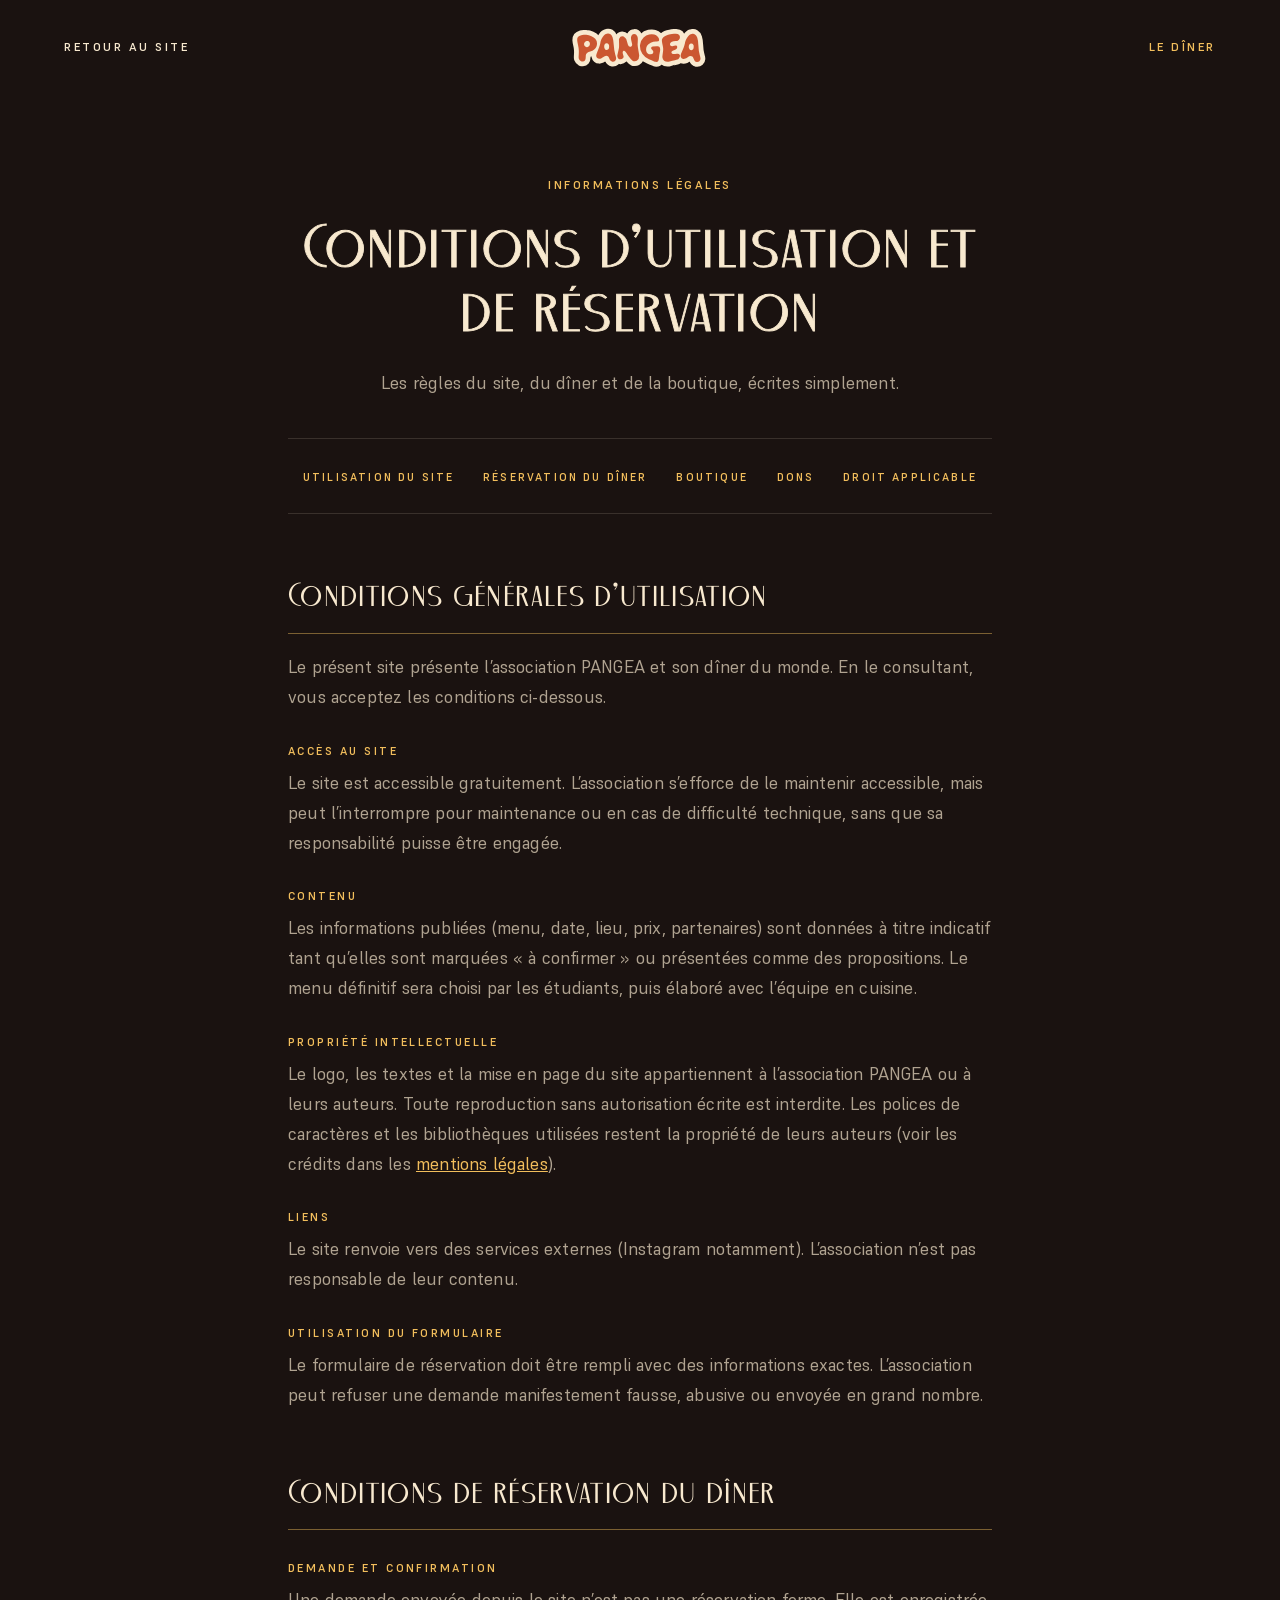
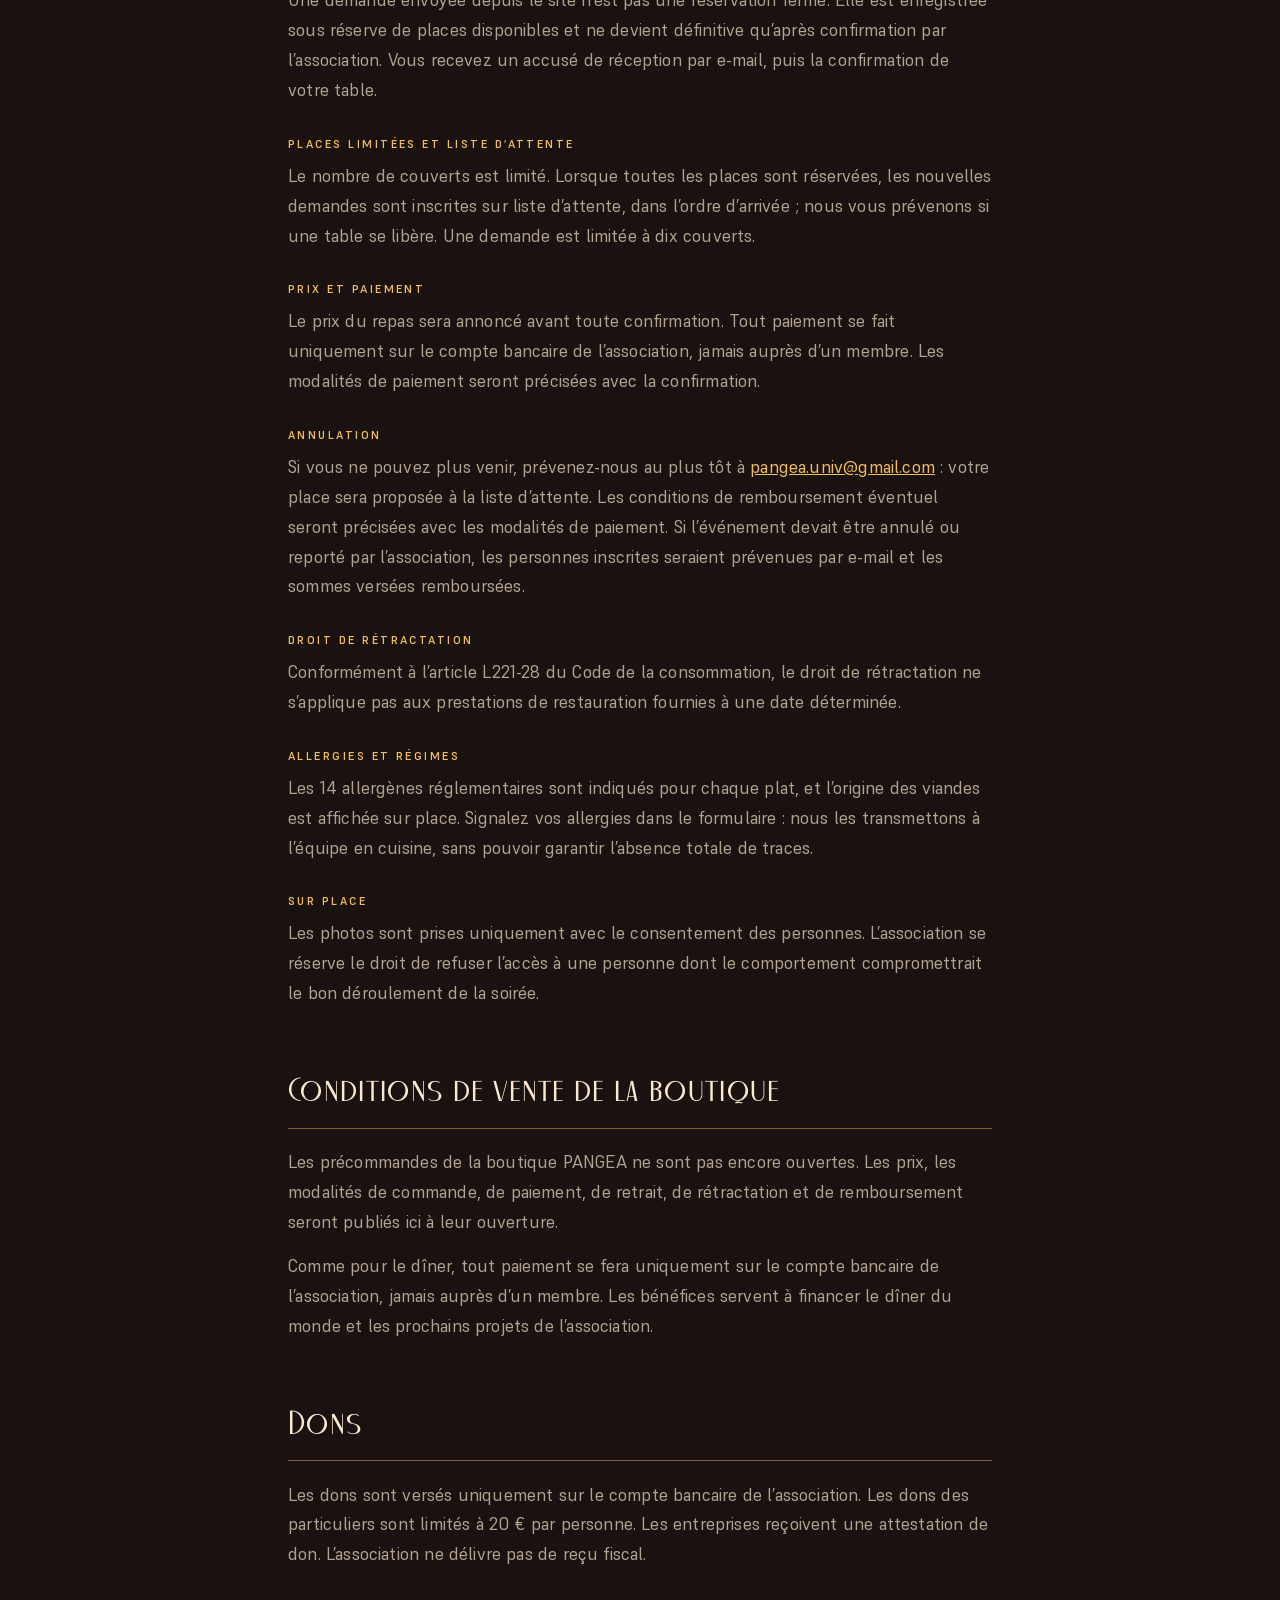
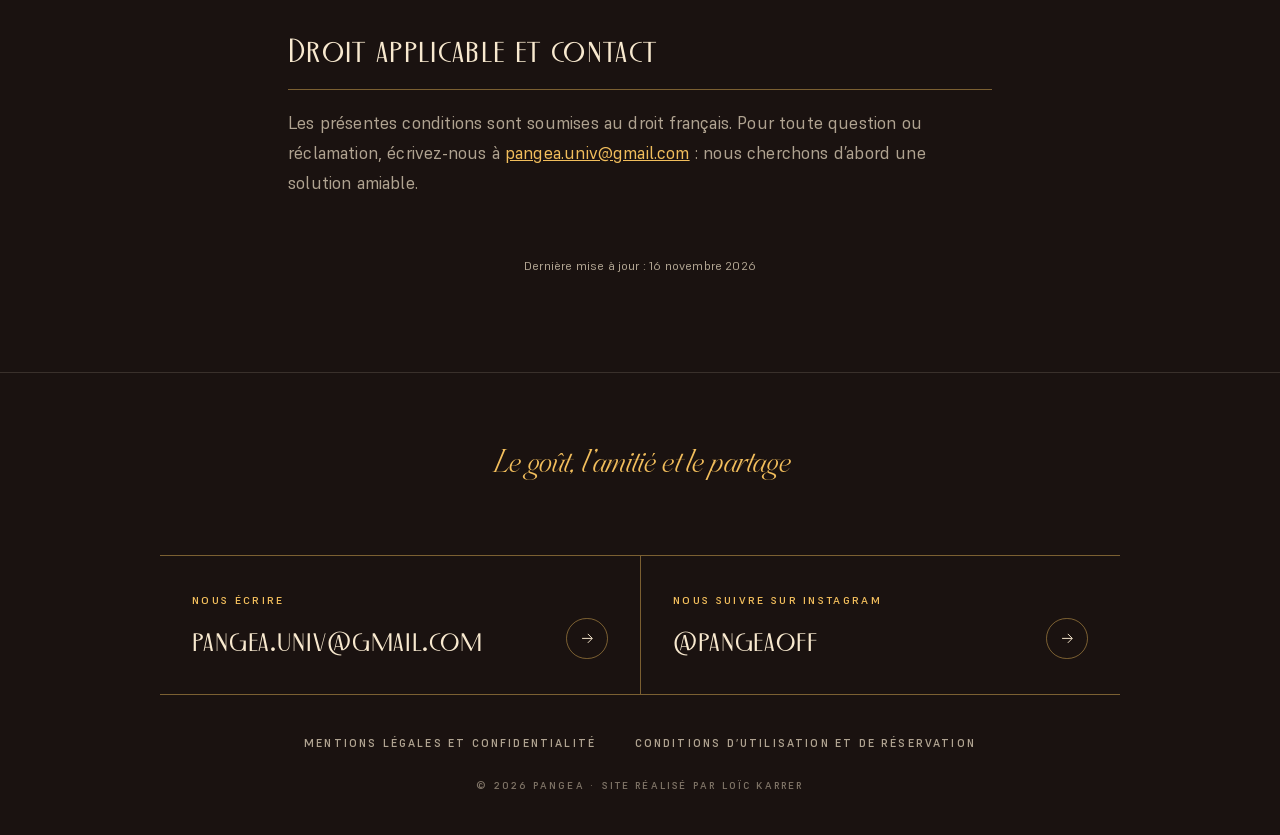
==== conditions.html @ 75b92416 "Site premium PANGEA : dîner du monde Maquette premium du site de l'association : ouverture, manifest" ====
<!doctype html>
<html lang="fr">
<head>
<meta charset="utf-8">
<meta name="viewport" content="width=device-width, initial-scale=1">
<title>Conditions d’utilisation et de réservation · PANGEA</title>
<meta name="robots" content="noindex">
<link rel="icon" href="assets/img/logo/pangea-favicon.svg" type="image/svg+xml">
<link rel="apple-touch-icon" href="assets/img/logo/apple-touch-icon.png">
<link rel="stylesheet" href="assets/css/premium.css">
</head>
<body class="page-legale">

<a class="evitement" href="#contenu">Aller au contenu</a>

<header class="entete entete--simple">
  <a class="entete-retour" href="index.html">Retour au site</a>
  <a class="entete-logo" href="index.html" aria-label="PANGEA, accueil"><img src="assets/img/logo/pangea-logo.svg" alt="" width="554" height="174"></a>
  <a class="entete-retour entete-lien-or" href="index.html#infos">Le dîner</a>
</header>

<main id="contenu" class="legal">
  <p class="surtitre petites-capitales">Informations légales</p>
  <h1 class="titre-section">Conditions d’utilisation et de réservation</h1>
  <p class="legal-chapo">Les règles du site, du dîner et de la boutique, écrites simplement.</p>
  <nav class="legal-sommaire" aria-label="Sommaire"><ol><li><a href="#cgu">Utilisation du site</a></li><li><a href="#reservation">Réservation du dîner</a></li><li><a href="#vente">Boutique</a></li><li><a href="#dons">Dons</a></li><li><a href="#droit">Droit applicable</a></li></ol></nav>
  <section class="legal-bloc" id="cgu" aria-labelledby="t-cgu">
    <h2 id="t-cgu">Conditions générales d’utilisation</h2>
    <p>Le présent site présente l’association PANGEA et son dîner du monde. En le consultant, vous acceptez les conditions ci-dessous.</p>
    <h3>Accès au site</h3>
    <p>Le site est accessible gratuitement. L’association s’efforce de le maintenir accessible, mais peut l’interrompre pour maintenance ou en cas de difficulté technique, sans que sa responsabilité puisse être engagée.</p>
    <h3>Contenu</h3>
    <p>Les informations publiées (menu, date, lieu, prix, partenaires) sont données à titre indicatif tant qu’elles sont marquées «&nbsp;à confirmer&nbsp;» ou présentées comme des propositions. Le menu définitif sera choisi par les étudiants, puis élaboré avec l’équipe en cuisine.</p>
    <h3>Propriété intellectuelle</h3>
    <p>Le logo, les textes et la mise en page du site appartiennent à l’association PANGEA ou à leurs auteurs. Toute reproduction sans autorisation écrite est interdite. Les polices de caractères et les bibliothèques utilisées restent la propriété de leurs auteurs (voir les crédits dans les <a href="mentions-legales.html#credits">mentions légales</a>).</p>
    <h3>Liens</h3>
    <p>Le site renvoie vers des services externes (Instagram notamment). L’association n’est pas responsable de leur contenu.</p>
    <h3>Utilisation du formulaire</h3>
    <p>Le formulaire de réservation doit être rempli avec des informations exactes. L’association peut refuser une demande manifestement fausse, abusive ou envoyée en grand nombre.</p>
  </section>
  <section class="legal-bloc" id="reservation" aria-labelledby="t-reservation">
    <h2 id="t-reservation">Conditions de réservation du dîner</h2>
    <h3>Demande et confirmation</h3>
    <p>Une demande envoyée depuis le site n’est pas une réservation ferme. Elle est enregistrée sous réserve de places disponibles et ne devient définitive qu’après confirmation par l’association. Vous recevez un accusé de réception par e-mail, puis la confirmation de votre table.</p>
    <h3>Places limitées et liste d’attente</h3>
    <p>Le nombre de couverts est limité. Lorsque toutes les places sont réservées, les nouvelles demandes sont inscrites sur liste d’attente, dans l’ordre d’arrivée&nbsp;; nous vous prévenons si une table se libère. Une demande est limitée à dix couverts.</p>
    <h3>Prix et paiement</h3>
    <p>Le prix du repas sera annoncé avant toute confirmation. Tout paiement se fait uniquement sur le compte bancaire de l’association, jamais auprès d’un membre. Les modalités de paiement seront précisées avec la confirmation.</p>
    <h3>Annulation</h3>
    <p>Si vous ne pouvez plus venir, prévenez-nous au plus tôt à <a href="mailto:pangea.univ@gmail.com">pangea.univ@gmail.com</a>&nbsp;: votre place sera proposée à la liste d’attente. Les conditions de remboursement éventuel seront précisées avec les modalités de paiement. Si l’événement devait être annulé ou reporté par l’association, les personnes inscrites seraient prévenues par e-mail et les sommes versées remboursées.</p>
    <h3>Droit de rétractation</h3>
    <p>Conformément à l’article L221-28 du Code de la consommation, le droit de rétractation ne s’applique pas aux prestations de restauration fournies à une date déterminée.</p>
    <h3>Allergies et régimes</h3>
    <p>Les 14 allergènes réglementaires sont indiqués pour chaque plat, et l’origine des viandes est affichée sur place. Signalez vos allergies dans le formulaire&nbsp;: nous les transmettons à l’équipe en cuisine, sans pouvoir garantir l’absence totale de traces.</p>
    <h3>Sur place</h3>
    <p>Les photos sont prises uniquement avec le consentement des personnes. L’association se réserve le droit de refuser l’accès à une personne dont le comportement compromettrait le bon déroulement de la soirée.</p>
  </section>
  <section class="legal-bloc" id="vente" aria-labelledby="t-vente">
    <h2 id="t-vente">Conditions de vente de la boutique</h2>
    <p>Les précommandes de la boutique PANGEA ne sont pas encore ouvertes. Les prix, les modalités de commande, de paiement, de retrait, de rétractation et de remboursement seront publiés ici à leur ouverture.</p>
    <p>Comme pour le dîner, tout paiement se fera uniquement sur le compte bancaire de l’association, jamais auprès d’un membre. Les bénéfices servent à financer le dîner du monde et les prochains projets de l’association.</p>
  </section>
  <section class="legal-bloc" id="dons" aria-labelledby="t-dons">
    <h2 id="t-dons">Dons</h2>
    <p>Les dons sont versés uniquement sur le compte bancaire de l’association. Les dons des particuliers sont limités à 20&nbsp;€ par personne. Les entreprises reçoivent une attestation de don. L’association ne délivre pas de reçu fiscal.</p>
  </section>
  <section class="legal-bloc" id="droit" aria-labelledby="t-droit">
    <h2 id="t-droit">Droit applicable et contact</h2>
    <p>Les présentes conditions sont soumises au droit français. Pour toute question ou réclamation, écrivez-nous à <a href="mailto:pangea.univ@gmail.com">pangea.univ@gmail.com</a>&nbsp;: nous cherchons d’abord une solution amiable.</p>
  </section>
  <p class="legal-maj">Dernière mise à jour : 16 novembre 2026</p>
</main>

<footer class="pied pied--simple">
  <p class="pied-devise">Le goût, l’amitié et le partage</p>
  <div class="pied-contact">
    <a class="contact" href="mailto:pangea.univ@gmail.com">
      <span class="contact-libelle">Nous écrire</span>
      <span class="contact-valeur">pangea.univ@gmail.com</span>
      <span class="contact-fleche" aria-hidden="true"><svg viewBox="0 0 24 24"><path d="M5 12h13M13 6l6 6-6 6"/></svg></span>
    </a>
    <a class="contact" href="https://www.instagram.com/pangeaoff/" rel="noopener">
      <span class="contact-libelle">Nous suivre sur Instagram</span>
      <span class="contact-valeur">@pangeaoff</span>
      <span class="contact-fleche" aria-hidden="true"><svg viewBox="0 0 24 24"><path d="M5 12h13M13 6l6 6-6 6"/></svg></span>
    </a>
  </div>
  <p class="pied-legal"><a href="mentions-legales.html">Mentions légales et confidentialité</a><a href="conditions.html">Conditions d’utilisation et de réservation</a></p>
  <p class="pied-mentions">© 2026 PANGEA · Site réalisé par Loïc KARRER</p>
</footer>
</body>
</html>
---- assets/css/premium.css ----
/* ==========================================================================
   PANGEA, maquette gastronomique
   Couleurs du logo uniquement : encre (fond), crème, terracotta, safran (l'or).
   Rythme lent, beaucoup d'air, typographie mesurée.
   ========================================================================== */

/* Système typographique : une voix forte, une signature rare, un texte sobre.
   - Decophile (droite, Art déco) : LA VOIX. Tous les titres, les rubriques et les noms de plats.
     Ses chiffres sont des ornements : ceux d'Ogg Text les remplacent (unicode-range).
   - Griffiths (italique) : LA SIGNATURE. Trois apparitions seulement, toujours en or :
     « Le monde » à l'ouverture, « Une seule table. », la devise du pied de page.
   - Supreme : la lecture (400) et les étiquettes (600, capitales espacées).
   - Ogg Text : les chiffres (version d'essai sans accents). */
@font-face { font-family: "Griffiths"; src: url("../fonts/griffiths.woff2") format("woff2"); font-style: normal; font-weight: 400; font-display: swap; }
@font-face { font-family: "Decophile"; src: url("../fonts/decophile.woff2") format("woff2"); font-weight: 400; font-display: swap; unicode-range: U+0-2F, U+3A-10FFFF; }
@font-face { font-family: "Decophile"; src: url("../fonts/ogg-text-book.woff2") format("woff2"); font-weight: 400; font-display: swap; unicode-range: U+30-39; }
@font-face { font-family: "Ogg Chiffres"; src: url("../fonts/ogg-text-book.woff2") format("woff2"); font-weight: 400; font-display: swap; unicode-range: U+30-39; }
@font-face { font-family: "Supreme"; src: url("../fonts/supreme.woff2") format("woff2"); font-weight: 100 800; font-display: swap; }

:root {
  /* Encre du logo, assombrie pour le fond */
  --nuit: #1a1210;
  --nuit-2: #241916;
  --encre: #442f29;
  --creme: #f8e9cf;
  --creme-doux: rgb(248 233 207 / 0.68);
  --creme-trait: rgb(248 233 207 / 0.14);
  --papier: #f8e9cf;
  --encre-doux: #6e5a4e;
  --encre-trait: rgb(68 47 41 / 0.22);
  --terracotta: #cb5731;
  --terracotta-texte: #a6472a;
  --or: #f2be5c;            /* le safran du logo, utilisé comme dorure */
  --or-trait: rgb(242 190 92 / 0.45);

  --display: "Decophile", Georgia, serif;   /* la voix */
  --deco: "Decophile", Georgia, serif;
  --signature: "Griffiths", Georgia, serif; /* la signature, à doser */
  --chiffres: "Ogg Chiffres", "Decophile", Georgia, serif;
  --epaisseur: 0.014em;                      /* Decophile n'a qu'une graisse : un fin contour lui donne du corps */
  --sans: "Supreme", "Segoe UI", system-ui, sans-serif;
  --gouttiere: clamp(1.25rem, 5vw, 4rem);
  --lent: cubic-bezier(0.25, 0.8, 0.25, 1);
  color-scheme: dark;
}

*, *::before, *::after { box-sizing: border-box; }
html { scroll-behavior: smooth; -webkit-text-size-adjust: 100%; overflow-x: clip; }
body {
  margin: 0;
  background: var(--nuit);
  color: var(--creme);
  font-family: var(--sans);
  font-weight: 400;
  font-size: clamp(1rem, 0.96rem + 0.2vw, 1.1rem);
  line-height: 1.7;
  letter-spacing: 0.01em;
  overflow-x: clip;
  font-synthesis: none;
}
img { display: block; max-width: 100%; }
a { color: inherit; }
em { font-style: normal; color: var(--or); }
p { margin: 0; }
h1, h2, h3 { margin: 0; font-weight: 400; }
::selection { background: var(--terracotta); color: var(--creme); }
:focus-visible { outline: 1px solid var(--or); outline-offset: 5px; }

.evitement { position: absolute; left: -999px; top: 0; z-index: 100; background: var(--creme); color: var(--nuit); padding: 0.6rem 1rem; }
.evitement:focus { left: 1rem; top: 1rem; }

/* Petites capitales espacées : la signature typographique des grandes maisons */
.petites-capitales, .entete-nav a, .bouton, .lien-souligne, .ouverture-note, .maison-signature,
.carton-surtitre, .carton-infos dt, .ligne-lien small, .pied-colonnes, .pied-mentions, .tiroir-date {
  font-family: var(--sans); font-weight: 600; font-size: 0.72rem; letter-spacing: 0.22em; text-transform: uppercase;
}
/* Corps donné à Decophile partout où elle parle */
/* (seulement aux grandes tailles : en petit, le contour empâte les lettres) */
.titre-section, .ouverture-titre .ligne--voix, .maison-texte, .interlude-ligne--1, .carton-titre {
  -webkit-text-stroke: var(--epaisseur) currentColor;
}

.titre-section {
  font-family: var(--display);
  font-size: clamp(2.3rem, 4.8vw, 4rem);
  line-height: 1.05;
  letter-spacing: 0.03em;
  text-align: center;
}

/* Boutons : rectangles fins, filet doré */
.bouton {
  display: inline-flex; align-items: center; justify-content: center;
  min-height: 3.3rem; padding: 0 2.4rem;
  color: var(--creme); text-decoration: none;
  border: 1px solid var(--or-trait);
  transition: background 0.7s var(--lent), color 0.7s var(--lent), border-color 0.7s var(--lent);
}
.bouton:hover { background: var(--or); border-color: var(--or); color: var(--nuit); }
.bouton--sombre { color: var(--encre); border-color: var(--encre); }
.bouton--sombre:hover { background: var(--encre); color: var(--creme); border-color: var(--encre); }
.lien-souligne { color: var(--encre); text-decoration: none; padding-bottom: 0.3rem; border-bottom: 1px solid var(--encre-trait); transition: border-color 0.6s var(--lent); }
.lien-souligne:hover { border-color: var(--encre); }

/* ---------- En-tête : « Menu » à gauche, logo au centre, « Réserver » à droite ---------- */
.entete {
  position: fixed; inset: 0 0 auto; z-index: 50;
  display: grid; grid-template-columns: 1fr auto 1fr; align-items: center; gap: 1.5rem;
  padding: 1.6rem var(--gouttiere);
  transition: background 0.8s var(--lent), padding 0.8s var(--lent), border-color 0.8s var(--lent);
  border-bottom: 1px solid transparent;
}
.entete.defile { background: var(--nuit); padding-block: 1rem; border-bottom-color: var(--creme-trait); }
.entete-logo { display: block; width: clamp(7.5rem, 11vw, 10rem); transition: opacity 0.6s var(--lent), translate 0.6s var(--lent); }
.entete-logo img { width: 100%; height: auto; }
.entete.defile .entete-logo { opacity: 0; translate: 0 -1rem; pointer-events: none; }
body.tiroir-ouvert .entete { background: transparent; border-bottom-color: transparent; }
body.tiroir-ouvert .entete .entete-logo { opacity: 1; translate: 0; pointer-events: auto; }
.burger { justify-self: start; display: inline-flex; align-items: center; gap: 0.9rem; padding: 0.6rem 0; background: none; border: 0; color: var(--creme); cursor: pointer;
  font: 600 0.72rem/1 var(--sans); letter-spacing: 0.24em; text-transform: uppercase; }
.burger-traits { position: relative; width: 1.7rem; height: 0.7rem; }
.burger-traits span { position: absolute; left: 0; height: 1px; background: currentColor; transition: rotate 0.6s var(--lent), top 0.6s var(--lent), width 0.6s var(--lent); }
.burger-traits span:first-child { top: 0; width: 100%; }
.burger-traits span:last-child { top: 100%; width: 65%; }
.burger:hover .burger-traits span:last-child { width: 100%; }
.burger[aria-expanded="true"] .burger-traits span { top: 50%; width: 100%; }
.burger[aria-expanded="true"] .burger-traits span:first-child { rotate: 45deg; }
.burger[aria-expanded="true"] .burger-traits span:last-child { rotate: -45deg; }
.entete-reserver { justify-self: end; padding: 0.85rem 1.4rem; background: none; border: 1px solid var(--or-trait); color: var(--or); cursor: pointer;
  font: 600 0.72rem/1 var(--sans); letter-spacing: 0.24em; text-transform: uppercase; transition: background 0.6s var(--lent), color 0.6s var(--lent), border-color 0.6s var(--lent); }
.entete-reserver:hover { background: var(--or); border-color: var(--or); color: var(--nuit); }

/* Menu plein écran */
.tiroir { position: fixed; inset: 0; z-index: 40; overflow: auto; background: var(--nuit);
  opacity: 0; visibility: hidden; transition: opacity 0.7s var(--lent), visibility 0s linear 0.7s; }
.tiroir.ouvert { opacity: 1; visibility: visible; transition: opacity 0.7s var(--lent); }
body.tiroir-ouvert { overflow: hidden; }
.tiroir-formes .forme:first-child { width: 60vmax; height: 60vmax; right: -24vmax; bottom: -30vmax; background: radial-gradient(circle, rgb(203 87 49 / 0.32), transparent 68%); }
.tiroir-formes .forme:last-child { width: 30vmax; height: 30vmax; right: 8vw; top: 14vh; border: 1px solid rgb(203 87 49 / 0.45); }
.tiroir-grille { position: relative; min-height: 100%; display: grid; grid-template-columns: minmax(0, 1.4fr) minmax(0, 1fr); align-items: center;
  gap: clamp(2rem, 6vw, 6rem); padding: 8rem var(--gouttiere) 4rem; max-width: 84rem; margin: 0 auto; }
.tiroir-liens { display: grid; }
.tiroir-liens a { display: flex; align-items: baseline; gap: 1.4rem; padding: 0.45rem 0; text-decoration: none; color: var(--creme);
  opacity: 0; translate: 0 1.2rem; transition: opacity 0.6s var(--lent), translate 0.8s var(--lent), color 0.5s var(--lent); }
.tiroir.ouvert .tiroir-liens a { opacity: 1; translate: 0; transition-delay: calc(0.12s + var(--i) * 0.06s); }
.tiroir-num { font-family: var(--chiffres); font-size: 0.95rem; color: var(--or); min-width: 1.8rem; }
.tiroir-mot { font-family: var(--display); font-size: clamp(2rem, 5vw, 3.6rem); line-height: 1.1; letter-spacing: 0.03em; transition: translate 0.6s var(--lent); }
.tiroir-liens a:hover { color: var(--or); }
.tiroir-liens a:hover .tiroir-mot { translate: 0.6rem 0; }
.tiroir-aside { display: grid; justify-items: start; gap: 1.3rem; padding-left: clamp(0rem, 4vw, 3rem); border-left: 1px solid var(--creme-trait);
  opacity: 0; transition: opacity 0.8s var(--lent) 0.5s; }
.tiroir.ouvert .tiroir-aside { opacity: 1; }
.tiroir-signature { font-family: var(--signature); font-size: clamp(1.8rem, 3vw, 2.4rem); color: var(--or); line-height: 1.1; }
.tiroir-date { font-size: 0.7rem; font-weight: 600; letter-spacing: 0.22em; text-transform: uppercase; color: var(--creme-doux); }
.tiroir-contact { display: grid; gap: 0.5rem; margin-top: 0.8rem; font-size: 0.9rem; }
.tiroir-contact a { color: var(--creme-doux); text-decoration: none; transition: color 0.5s var(--lent); }
.tiroir-contact a:hover { color: var(--or); }
@media (max-width: 860px) {
  .tiroir-grille { grid-template-columns: 1fr; align-content: start; padding-top: 7rem; }
  .tiroir-aside { border-left: 0; padding-left: 0; border-top: 1px solid var(--creme-trait); padding-top: 2rem; }
  .burger-texte { display: none; }
  .entete-reserver { padding: 0.75rem 1rem; font-size: 0.64rem; }
}

/* ---------- Ouverture : une seule image, plongée dans la pénombre ---------- */
.ouverture {
  position: relative; isolation: isolate;
  min-height: 100svh;
  display: grid; place-items: center;
  padding: 9rem var(--gouttiere) 6rem;
  text-align: center;
  overflow: hidden;
}
/* Lueurs de bougie : de grands dégradés doux, déplacés par transformations seulement (légers à afficher) */
.lueurs { position: absolute; inset: 0; z-index: -1; overflow: hidden; pointer-events: none; }
.lueur { position: absolute; border-radius: 50%; opacity: 0.7; will-change: transform; }
.lueur--1 { width: 70vmax; height: 70vmax; left: calc(50% - 35vmax); top: calc(45% - 35vmax); background: radial-gradient(circle, rgb(242 190 92 / 0.22), rgb(242 190 92 / 0.06) 40%, transparent 68%); }
.lueur--2 { width: 60vmax; height: 60vmax; right: -22vmax; top: -18vmax; background: radial-gradient(circle, rgb(203 87 49 / 0.36), rgb(203 87 49 / 0.09) 45%, transparent 68%); }
.lueur--3 { width: 55vmax; height: 55vmax; left: -20vmax; bottom: -25vmax; background: radial-gradient(circle, rgb(203 87 49 / 0.28), transparent 65%); }
.ouverture::after {
  content: ""; position: absolute; inset: auto 0 0; height: 30%; z-index: -1;
  background: linear-gradient(to bottom, transparent, var(--nuit));
}
.ouverture-titre {
  font-family: var(--display);
  font-size: clamp(3.5rem, 8.4vw, 7.6rem);
  line-height: 0.95;
  letter-spacing: 0.02em;
}
.ouverture-titre .ligne--signature {
  font-family: var(--signature); color: var(--or);
  font-size: 0.6em; letter-spacing: 0; margin-bottom: 0.02em;
  translate: -0.09em 0;
}
.ouverture-titre .ligne { display: block; overflow: hidden; padding: 0 0.25em 0.12em; margin: 0 -0.25em -0.12em; }
.ouverture-titre .ligne > span { display: inline-block; }
.filet-or { display: block; width: 4.5rem; height: 1px; background: var(--or); margin: 2.4rem auto; }
.ouverture-chapo { color: var(--creme-doux); font-size: clamp(1.02rem, 1.3vw, 1.18rem); margin-bottom: 2.6rem; }
.ouverture-note { position: absolute; left: 0; right: 0; bottom: 2.4rem; color: var(--or); }

/* Texte découpé par le script : chaque mot reste insécable, les lettres montent derrière un masque */
.mot { display: inline-block; white-space: nowrap; }
[data-lettres] .mot { overflow: hidden; padding: 0 0.22em 0.16em 0.12em; margin: 0 -0.22em -0.16em -0.12em; vertical-align: top; }
.car { display: inline-block; will-change: transform; }

/* Rideau d'ouverture (première visite) */
.intro { display: none; }
.avec-intro .intro { display: block; position: fixed; inset: 0; z-index: 200; pointer-events: none; }
.intro-moitie { position: absolute; left: 0; right: 0; height: 50.5%; background: var(--nuit); }
.intro-moitie--haut { top: 0; border-bottom: 1px solid rgb(242 190 92 / 0.25); }
.intro-moitie--bas { bottom: 0; }
.intro-sceau { position: absolute; left: calc(50% - 2.5rem); top: calc(50% - 2.5rem); width: 5rem; height: auto; }
.avec-intro .ouverture-contenu, .avec-intro .ouverture-note { visibility: hidden; }
.anime .ouverture-contenu, .anime .ouverture-note { visibility: visible; }

/* ---------- Sections ---------- */
.maison, .carte, .demarche, .infos, .soutenir { padding: clamp(3.2rem, 6vw, 5rem) var(--gouttiere); }

.maison { text-align: center; display: grid; justify-items: center; }
.monogramme { width: 4rem; height: auto; margin-bottom: 3rem; }
.maison-texte {
  max-width: 50rem;
  font-family: var(--display);
  font-size: clamp(1.8rem, 3.6vw, 3rem); line-height: 1.25; letter-spacing: 0.02em;
}
.maison-signature { margin-top: 3.2rem; color: var(--or); }

/* ---------- La carte : trois cartes de service, comme des cartons de restaurant ---------- */
.carte { background: var(--nuit); }
.carte-formule { max-width: 38rem; margin: 1.4rem auto 0; text-align: center; color: var(--creme-doux); }
.services {
  display: grid; grid-template-columns: repeat(3, minmax(0, 1fr)); gap: clamp(1rem, 2.4vw, 2rem);
  max-width: 76rem; margin: clamp(2.8rem, 6vw, 4rem) auto 0; perspective: 1600px;
}
.service {
  display: flex; flex-direction: column;
  background: var(--papier); color: var(--encre);
  padding: 0.7rem;                                  /* la marge blanche d'un carton imprimé */
  box-shadow: 0 40px 70px -35px rgb(0 0 0 / 0.85);
  transition: translate 0.8s var(--lent), box-shadow 0.8s var(--lent);
}
@media (hover: hover) { .service:hover { translate: 0 -0.6rem; box-shadow: 0 60px 90px -40px rgb(0 0 0 / 0.9); } }
/* L'aplat : la couleur du service, un grand chiffre Art déco, le mot en signature */
.service-aplat {
  position: relative; aspect-ratio: 4 / 4.2; overflow: visible; isolation: isolate;
  display: grid; place-items: center;
}
.service-fond { content: ""; position: absolute; inset: 0; z-index: -1; }
.service--entree .service-fond { background: linear-gradient(180deg, #e9a94a 0%, #f2be5c 45%, #f6dca6 100%); }
.service--plat .service-fond { background: linear-gradient(180deg, #7e2f17 0%, #cb5731 55%, #e58a62 100%); }
.service--dessert .service-fond { background: linear-gradient(180deg, #120c0a 0%, #2a1d19 60%, #3d2b25 100%); }
.service-num {
  font-family: var(--chiffres); font-size: clamp(8rem, 15vw, 13rem); line-height: 1; margin-top: -0.08em;
}
.service--entree .service-num { color: #fff6e6; }
.service--plat .service-num { color: #fbe3cf; }
.service--dessert .service-num { color: var(--or); }
.service-signature {
  position: absolute; z-index: 1; right: 6%; bottom: -0.42em;
  font-family: var(--signature); font-size: clamp(2.6rem, 5vw, 4rem); line-height: 1;
  color: var(--terracotta-texte); padding: 0 0.15em;
}
.service--plat .service-signature { color: var(--encre); }
.service--dessert .service-signature { color: #d9a03f; }
.service-papier { padding: clamp(2rem, 3.4vw, 2.6rem) clamp(0.8rem, 1.6vw, 1.3rem) clamp(1rem, 2vw, 1.4rem); flex: 1; }
.service-tete-num { font-family: var(--chiffres); font-size: 0.9rem; letter-spacing: 0.05em; }
.service-tete {
  display: flex; justify-content: space-between; align-items: baseline; padding-bottom: 0.7rem; border-bottom: 1px solid var(--encre);
  font-family: var(--sans); font-size: 0.66rem; font-weight: 600; letter-spacing: 0.24em; text-transform: uppercase;
}
.service-choix { margin-top: 0.8rem; font-size: 0.62rem; font-weight: 600; letter-spacing: 0.24em; text-transform: uppercase; color: var(--terracotta-texte); text-align: center; }
.service ul { list-style: none; margin: 0.4rem 0 0; padding: 0; }
.mets { padding: 1rem 0; border-bottom: 1px solid var(--encre-trait); }
.mets:last-child { border-bottom: 0; padding-bottom: 0.2rem; }
.mets-ligne { display: flex; justify-content: space-between; align-items: baseline; gap: 0.8rem; }
.mets-nom { font-family: var(--display); font-size: clamp(1.12rem, 1.6vw, 1.28rem); letter-spacing: 0.03em; line-height: 1.2; transition: color 0.5s var(--lent); }
.mets-pays { flex: none; font-size: 0.6rem; font-weight: 600; letter-spacing: 0.2em; text-transform: uppercase; color: var(--terracotta-texte); }
.mets-desc { margin-top: 0.25rem; font-size: 0.84rem; line-height: 1.5; color: var(--encre-doux); }
@media (hover: hover) { .mets:hover .mets-nom { color: var(--terracotta); } }
.carte-note { margin: clamp(2.6rem, 6vw, 3.6rem) auto 0; max-width: 40rem; text-align: center; font-size: 0.86rem; line-height: 1.8; color: var(--creme-doux); }
@media (max-width: 900px) {
  .services { grid-template-columns: 1fr; max-width: 28rem; gap: 2.5rem; }
  .service-aplat { aspect-ratio: 16 / 10; }
}

/* ---------- Interlude : deux lignes qui se rejoignent (épinglé au défilement) ---------- */
.interlude { background: var(--terracotta); overflow: hidden; }
.interlude-scene { position: relative; isolation: isolate; overflow: hidden; height: 100svh; min-height: 22rem; display: flex; flex-direction: column; justify-content: center; align-items: center; gap: 0.2em; padding: 0 var(--gouttiere); text-align: center; }
.lueurs--douces .lueur--2 { width: 56vmax; height: 56vmax; left: calc(50% - 28vmax); top: calc(50% - 28vmax); right: auto; }
.interlude-ligne { font-family: var(--signature); font-size: clamp(3.2rem, 10vw, 9rem); line-height: 1; white-space: nowrap; }
.interlude-ligne--1 { font-family: var(--deco); font-size: clamp(2.2rem, 6.4vw, 5.6rem); letter-spacing: 0.08em; color: var(--creme); }
.interlude-ligne--2 em { color: var(--nuit); }

/* ---------- La démarche ---------- */
.demarche { background: var(--nuit); }
.piliers { display: grid; grid-template-columns: repeat(3, 1fr); gap: clamp(2.5rem, 5vw, 5rem); max-width: 72rem; margin: clamp(3.5rem, 8vw, 6rem) auto 0; text-align: center; }
.pilier h3 { font-family: var(--display); font-size: clamp(1.5rem, 2vw, 1.8rem); line-height: 1.15; letter-spacing: 0.04em; margin-bottom: 1rem; }
.pilier h3::after { content: ""; display: block; width: 2rem; height: 1px; background: var(--or); margin: 1.2rem auto 0; }
.anime .pilier h3::after { scale: 0 1; transition: scale 1.6s var(--lent) 0.6s; }
.anime .piliers.ouvert .pilier h3::after { scale: 1 1; }
.pilier p { color: var(--creme-doux); }
@media (max-width: 860px) { .piliers { grid-template-columns: 1fr; } }

/* ---------- Le carton d'invitation ---------- */
.infos { background: var(--nuit-2); display: grid; place-items: center; }
.carton-scene { width: min(100%, 44rem); perspective: 1400px; }
.carton {
  position: relative;
  width: 100%;
  transform-style: preserve-3d;
  background: var(--papier); color: var(--encre);
  padding: clamp(3.2rem, 7vw, 5rem) clamp(1.5rem, 7vw, 5rem);
  text-align: center;
  box-shadow: 0 50px 90px -40px rgb(0 0 0 / 0.8);
}
.carton::before { content: ""; position: absolute; inset: 0.75rem; border: 1px solid rgb(203 87 49 / 0.45); pointer-events: none; }
.carton-monogramme { width: 3.4rem; height: auto; margin: 0 auto 1.6rem; }
.carton-surtitre { color: var(--terracotta-texte); }
.carton-titre { margin-top: 1rem; font-family: var(--display); font-size: clamp(2.2rem, 5vw, 3.4rem); line-height: 1.05; letter-spacing: 0.04em; }
.carton-date { margin-top: 1.8rem; display: grid; justify-items: center; color: var(--terracotta-texte); }
.carton-jour, .carton-soir { font-size: 0.72rem; font-weight: 600; letter-spacing: 0.24em; text-transform: uppercase; color: var(--encre-doux); }
.carton-quantieme { font-family: var(--chiffres); font-size: clamp(5.5rem, 13vw, 8rem); line-height: 1; margin: 0.2rem 0 0; }
.carton-mois { font-family: var(--display); font-size: clamp(1.5rem, 3vw, 1.9rem); line-height: 1.1; letter-spacing: 0.06em; margin-bottom: 0.8rem; }
.carton-infos { display: grid; grid-template-columns: repeat(3, 1fr); margin: 2.4rem 0 2.2rem; border-block: 1px solid var(--encre-trait); }
.carton-infos div { padding: 1.3rem 0.5rem; }
.carton-infos div + div { border-left: 1px solid var(--encre-trait); }
.carton-infos dt { font-size: 0.64rem; color: var(--terracotta-texte); }
.carton-infos dd { margin: 0.45rem 0 0; font-family: var(--display); font-size: 1.2rem; line-height: 1.2; letter-spacing: 0.04em; }
.carton-texte { color: var(--encre-doux); max-width: 28rem; margin: 0 auto; }
.carton-actions { display: flex; justify-content: center; align-items: center; flex-wrap: wrap; gap: 1.2rem 2.4rem; margin-top: 2.2rem; }
@media (max-width: 560px) {
  .carton-infos { grid-template-columns: 1fr; }
  .carton-infos div + div { border-left: 0; border-top: 1px solid var(--encre-trait); }
}

/* ---------- Soutenir ---------- */
.soutenir { background: var(--nuit); }
.soutenir-liste { max-width: 46rem; margin: clamp(3rem, 7vw, 5rem) auto 0; border-top: 1px solid var(--creme-trait); }
.ligne-lien { position: relative; display: flex; flex-direction: column; align-items: center; gap: 0.5rem; padding: 2rem 0; border-bottom: 1px solid var(--creme-trait); text-decoration: none; text-align: center; }
/* Un filet doré se trace sous chaque ligne à son apparition, puis au survol */
.ligne-lien::after { content: ""; position: absolute; left: 0; right: 0; bottom: -1px; height: 1px; background: var(--or); scale: 0 1; transition: scale 1.4s var(--lent); }
.anime .ligne-lien.ouvert::after { scale: 0.12 1; }
@media (hover: hover) { .ligne-lien:hover::after, .anime .ligne-lien.ouvert:hover::after { scale: 1 1; } }
.ligne-lien span { font-family: var(--display); font-size: clamp(1.7rem, 3vw, 2.3rem); letter-spacing: 0.04em; line-height: 1.1; transition: color 0.6s var(--lent); }
.ligne-lien small { color: var(--creme-doux); font-size: 0.66rem; }
@media (hover: hover) { .ligne-lien:hover span { color: var(--or); } }

/* ---------- Surtitres et notes communes ---------- */
.surtitre { display: block; text-align: center; color: var(--or); margin-bottom: 1.4rem; }
.section-note { margin: clamp(2.6rem, 6vw, 3.6rem) auto 0; max-width: 36rem; text-align: center; font-size: 0.9rem; color: var(--creme-doux); }
.lien-or { color: var(--or); text-decoration: none; border-bottom: 1px solid var(--or-trait); transition: border-color 0.5s var(--lent); }
.lien-or:hover { border-color: var(--or); }
.equipe, .engagements, .calendrier, .questions { padding: clamp(3.2rem, 6vw, 5rem) var(--gouttiere); }

/* ---------- L'équipe ---------- */
.equipe { background: var(--nuit-2); }
.equipe-chapo { max-width: 40rem; margin: 1.8rem auto 0; text-align: center; color: var(--creme-doux); }
.bureau { list-style: none; margin: clamp(3.5rem, 8vw, 5.5rem) auto 0; padding: 0; max-width: 72rem;
  display: grid; grid-template-columns: repeat(4, 1fr); gap: clamp(1.2rem, 3vw, 2.5rem); text-align: center; }
.membre:nth-child(even) { margin-top: clamp(0rem, 5vw, 4rem); }
.portrait { position: relative; aspect-ratio: 4 / 5; overflow: hidden; background: var(--nuit); border: 1px solid var(--or-trait); }
.portrait::after { /* un voile chaud unifie les trois photos, très différentes */
  content: ""; position: absolute; inset: 0; pointer-events: none;
  background: linear-gradient(180deg, rgb(203 87 49 / 0.10), rgb(26 18 16 / 0.35));
  mix-blend-mode: multiply; transition: opacity 0.8s var(--lent);
}
.portrait img { width: 100%; height: 100%; object-fit: cover; filter: grayscale(1) sepia(0.25) contrast(1.05) brightness(0.92);
  transition: filter 0.9s var(--lent), scale 1.2s var(--lent); }
@media (hover: hover) {
  .membre:hover .portrait img { filter: none; scale: 1.04; }
  .membre:hover .portrait::after { opacity: 0; }
}
.portrait-initiales { position: absolute; inset: 0; display: grid; place-items: center;
  font-family: var(--display); font-size: clamp(3rem, 6vw, 4.5rem); letter-spacing: 0.06em; color: var(--or);
  background: radial-gradient(circle at 50% 40%, rgb(242 190 92 / 0.10), transparent 65%); }
.membre-role { margin-top: 1.4rem; color: var(--or); font-size: 0.68rem; font-weight: 600; letter-spacing: 0.22em; text-transform: uppercase; }
.membre-nom { margin-top: 0.5rem; font-family: var(--display); font-size: clamp(1.3rem, 2vw, 1.6rem); letter-spacing: 0.05em; }
.membre-note { margin-top: 0.5rem; font-size: 0.78rem; color: var(--creme-doux); }
.equipe-objet { max-width: 40rem; margin: clamp(4rem, 9vw, 6rem) auto 0; text-align: center; font-size: 1.05rem; color: var(--creme); }
.equipe-objet .petites-capitales { display: block; color: var(--or); margin-bottom: 0.9rem; }
@media (max-width: 860px) {
  .bureau { grid-template-columns: repeat(2, 1fr); row-gap: 3rem; }
  .membre:nth-child(even) { margin-top: 2.5rem; }
}

/* ---------- Les engagements ---------- */
.engagements { background: var(--nuit); }
.engagements-grille { display: grid; grid-template-columns: 1fr 1fr; gap: clamp(2.5rem, 7vw, 6rem); max-width: 64rem; margin: clamp(3.5rem, 8vw, 5rem) auto 0; }
.engagements-colonne .surtitre { text-align: left; margin-bottom: 0.4rem; }
.engagements dl { margin: 0; }
.engagements dl div { display: grid; grid-template-columns: minmax(9rem, 13rem) 1fr; gap: 1.2rem; padding: 1.3rem 0; border-bottom: 1px solid var(--creme-trait); }
.engagements dt { font-family: var(--display); font-size: 1.12rem; letter-spacing: 0.04em; line-height: 1.3; }
.engagements dd { margin: 0; color: var(--creme-doux); font-size: 0.95rem; line-height: 1.6; }
@media (max-width: 860px) { .engagements-grille { grid-template-columns: 1fr; } }
@media (max-width: 560px) { .etapes { padding-left: 4rem; } .etapes::before, .etapes::after { left: 1.1rem; } .etape-numero { display: none; } }
@media (max-width: 520px) { .engagements dl div { grid-template-columns: 1fr; gap: 0.4rem; } }

/* ---------- Le calendrier ---------- */
.calendrier { background: var(--nuit-2); }
.etapes { position: relative; list-style: none; max-width: 46rem; margin: clamp(3.5rem, 8vw, 5rem) auto 0; padding: 0 0 0 6.5rem; }
.etapes::before, .etapes::after { content: ""; position: absolute; left: 3.6rem; top: 0.6rem; bottom: 0.6rem; width: 1px; background: var(--creme-trait); }
.etapes::after { background: linear-gradient(var(--or), var(--terracotta)); transform-origin: top; scale: 1 var(--avance, 0); }
.etape { position: relative; padding-bottom: clamp(2.2rem, 5vw, 3rem); }
.etape:last-child { padding-bottom: 0; }
.etape::before { /* la pastille sur le fil */
  content: ""; position: absolute; left: -3.25rem; top: 0.3rem; width: 0.7rem; height: 0.7rem; border-radius: 50%;
  border: 1px solid var(--or-trait); background: var(--nuit-2);
}
.etape--fait::before { background: var(--or); border-color: var(--or); }
.etape--en-cours::before { background: var(--terracotta); border-color: var(--terracotta); box-shadow: 0 0 0 0.35rem rgb(203 87 49 / 0.18); }
.etape-numero { position: absolute; left: -6.5rem; top: 0; width: 2.2rem; text-align: right; font-family: var(--chiffres); font-size: 0.95rem; line-height: 1; color: var(--creme-doux); }
.etape-quand { color: var(--or); font-size: 0.68rem; font-weight: 600; letter-spacing: 0.22em; text-transform: uppercase; }
.etape--en-cours .etape-quand { color: var(--terracotta); }
.etape-titre { margin-top: 0.4rem; font-family: var(--display); font-size: clamp(1.35rem, 2.4vw, 1.7rem); letter-spacing: 0.04em; line-height: 1.2; }
.etape-texte { margin-top: 0.35rem; color: var(--creme-doux); }
.etape:not(.etape--fait):not(.etape--en-cours) .etape-titre { color: rgb(248 233 207 / 0.78); }

/* ---------- Questions ---------- */
.questions { background: var(--nuit); }
.faq { max-width: 50rem; margin: clamp(3.5rem, 8vw, 5rem) auto 0; border-top: 1px solid var(--creme-trait); }
.faq-item { border-bottom: 1px solid var(--creme-trait); }
.faq-item summary { list-style: none; display: flex; justify-content: space-between; align-items: center; gap: 1.5rem;
  padding: 1.5rem 0; cursor: pointer; font-family: var(--display); font-size: clamp(1.15rem, 2vw, 1.4rem); letter-spacing: 0.03em; line-height: 1.3;
  transition: color 0.5s var(--lent); }
.faq-item summary::-webkit-details-marker { display: none; }
.faq-item summary:hover { color: var(--or); }
.faq-signe { position: relative; flex: none; width: 1rem; height: 1rem; }
.faq-signe::before, .faq-signe::after { content: ""; position: absolute; left: 0; right: 0; top: 50%; height: 1px; background: var(--or); transition: rotate 0.6s var(--lent); }
.faq-signe::after { rotate: 90deg; }
.faq-item[open] .faq-signe::after { rotate: 0deg; }
.faq-reponse { overflow: hidden; }
.faq-reponse p { padding: 0 3rem 1.6rem 0; color: var(--creme-doux); max-width: 40rem; }
.faq-reponse a { color: var(--or); }
.soutenir .section-note { max-width: 40rem; }

/* ---------- Pied ---------- */
.pied { background: var(--nuit); padding: clamp(5rem, 10vw, 8rem) var(--gouttiere) 2.5rem; border-top: 1px solid var(--creme-trait); text-align: center; }
.pied-logo { width: min(100%, 26rem); height: auto; margin: 0 auto; }
.pied-devise { margin-top: 2rem; font-family: var(--signature); font-size: 2rem; color: var(--or); }
.pied-colonnes { display: flex; justify-content: center; flex-wrap: wrap; gap: 1rem 3rem; margin-top: 3.5rem; color: var(--creme-doux); font-size: 0.68rem; }
.pied-colonnes a { text-decoration: none; transition: color 0.5s var(--lent); }
.pied-colonnes a:hover { color: var(--or); }
.pied-mentions { margin-top: 3.5rem; color: rgb(248 233 207 / 0.45); font-size: 0.62rem; }

/* Lenis gère le défilement amorti : on coupe le défilement doux natif */
html.lenis, html.lenis body { height: auto; }
.lenis.lenis-smooth { scroll-behavior: auto !important; }
.lenis.lenis-stopped { overflow: hidden; }

/* Mouvement réduit : le script garde les fondus et retire les grands déplacements */
@media (prefers-reduced-motion: reduce) { html { scroll-behavior: auto; } }


/* ---------- Barre de progression ---------- */
.progression { position: fixed; z-index: 60; left: 0; right: 0; top: 0; height: 2px; background: linear-gradient(90deg, var(--terracotta), var(--or)); transform-origin: left; scale: 0 1; }

/* ---------- Remonter ---------- */
.pied { position: relative; }
.pied-haut {
  position: absolute; right: var(--gouttiere); top: 2rem;
  font-size: 0.68rem; font-weight: 600; letter-spacing: 0.22em; text-transform: uppercase; text-decoration: none; color: var(--or);
  padding-bottom: 0.3rem; border-bottom: 1px solid var(--or-trait);
}

/* ---------- Ouverture : deux actions ---------- */
.ouverture-actions { display: flex; justify-content: center; flex-wrap: wrap; gap: 1rem; }
.bouton { font: inherit; cursor: pointer; background: none; }
.bouton.petites-capitales, .bouton { font-family: var(--sans); font-weight: 600; font-size: 0.72rem; letter-spacing: 0.22em; text-transform: uppercase; }
.bouton--plein { background: var(--or); border-color: var(--or); color: var(--nuit); }
.bouton--plein:hover { background: var(--creme); border-color: var(--creme); color: var(--nuit); }

/* ---------- Le lycée Paul Augier ---------- */
.augier { max-width: 52rem; margin: clamp(2.2rem, 5vw, 3.2rem) auto 0; padding: clamp(2rem, 4vw, 2.8rem) clamp(1.4rem, 4vw, 3rem);
  text-align: center; border: 1px solid var(--or-trait); position: relative; }
.augier::before, .augier::after { content: ""; position: absolute; width: 0.9rem; height: 0.9rem; border: 1px solid var(--or); }
.augier::before { top: -1px; left: -1px; border-right: 0; border-bottom: 0; }
.augier::after { bottom: -1px; right: -1px; border-left: 0; border-top: 0; }
.augier-titre { font-family: var(--display); font-size: clamp(1.6rem, 3.2vw, 2.4rem); line-height: 1.2; letter-spacing: 0.03em; -webkit-text-stroke: var(--epaisseur) currentColor; }
.augier-texte { margin-top: 1.2rem; color: var(--creme-doux); }
.augier-statut { margin-top: 1.4rem; display: inline-flex; align-items: center; gap: 0.6rem; font-size: 0.66rem; font-weight: 600; letter-spacing: 0.22em; text-transform: uppercase; color: var(--or); }
.demarche .piliers { margin-top: clamp(2.6rem, 6vw, 3.8rem); }

/* ---------- Demande de réservation ---------- */
.reservation { width: min(100% - 2rem, 44rem); max-height: calc(100svh - 2rem); padding: 0; border: 0; background: transparent; color: var(--encre); overflow: auto; }
.reservation::backdrop { background: rgb(14 9 8 / 0.78); }
.reservation-carton { position: relative; background: var(--papier); padding: clamp(2.4rem, 5vw, 3.4rem) clamp(1.4rem, 5vw, 3.2rem); }
.reservation-carton::before { content: ""; position: absolute; inset: 0.6rem; border: 1px solid rgb(203 87 49 / 0.45); pointer-events: none; }
.reservation .surtitre { color: var(--terracotta-texte); padding: 0 2.6rem; }
.reservation-titre { font-family: var(--display); font-size: clamp(2rem, 5vw, 2.8rem); line-height: 1.1; text-align: center; letter-spacing: 0.04em; }
.reservation-chapo { margin: 0.9rem auto 0; max-width: 30rem; text-align: center; font-size: 0.92rem; color: var(--encre-doux); }
.reservation-fermer { position: absolute; z-index: 1; top: 1.1rem; right: 1.2rem; width: 2.4rem; height: 2.4rem; border: 0; background: none; font-size: 1.6rem; line-height: 1; color: var(--encre); cursor: pointer; }
.reservation-grille { display: grid; grid-template-columns: 1fr 1fr; gap: 1.2rem 1.4rem; margin-top: 2rem; }
.champ { display: grid; gap: 0.45rem; }
.champ > span, .champ--couverts > span { font-size: 0.64rem; font-weight: 600; letter-spacing: 0.2em; text-transform: uppercase; color: var(--terracotta-texte); }
.champ small { text-transform: none; letter-spacing: 0; font-weight: 400; color: var(--encre-doux); }
.champ--large { grid-column: 1 / -1; }
.champ input, .champ select, .champ textarea {
  font: inherit; font-size: 1rem; color: var(--encre); background: transparent;
  border: 0; border-bottom: 1px solid var(--encre-trait); padding: 0.5rem 0; border-radius: 0; transition: border-color 0.4s var(--lent);
}
.champ select { appearance: none; background: linear-gradient(45deg, transparent 50%, var(--encre) 50%) right 0.4rem center / 0.4rem 0.4rem no-repeat; }
.champ textarea { resize: vertical; }
.champ input:focus, .champ select:focus, .champ textarea:focus { outline: none; border-bottom-color: var(--terracotta); }
.champ .invalide, .champ input[aria-invalid="true"] { border-bottom-color: var(--terracotta); }
.couverts { display: flex; align-items: center; justify-content: space-between; border-bottom: 1px solid var(--encre-trait); }
.couverts button { width: 2.4rem; height: 2.4rem; border: 1px solid var(--encre-trait); border-radius: 50%; background: none; font-size: 1.1rem; color: var(--encre); cursor: pointer; margin: 0.3rem 0; transition: background 0.4s var(--lent); }
.couverts button:hover { background: rgb(68 47 41 / 0.08); }
.couverts output { font-family: var(--chiffres); font-size: 1.8rem; }
.accord { display: flex; gap: 0.8rem; align-items: flex-start; margin-top: 1.6rem; font-size: 0.82rem; line-height: 1.55; color: var(--encre-doux); cursor: pointer; }
.accord input { flex: none; width: 1.05rem; height: 1.05rem; margin-top: 0.15rem; accent-color: var(--terracotta); }
.reservation-erreur { margin-top: 1rem; font-size: 0.85rem; color: var(--terracotta-texte); }
.reservation-actions { margin-top: 1.8rem; display: grid; justify-items: center; gap: 0.8rem; text-align: center; }
.reservation-aide { font-size: 0.76rem; color: var(--encre-doux); }
.reservation-merci { text-align: center; display: grid; gap: 1rem; justify-items: center; padding-top: 0.5rem; }
.reservation-merci[hidden], .reservation-erreur[hidden] { display: none; }
.reservation-merci .bouton { color: var(--encre); border-color: var(--encre); }
.reservation-carton.envoye > :not(.reservation-merci):not(.reservation-fermer) { display: none; }
@media (max-width: 560px) { .reservation-grille { grid-template-columns: 1fr; } }
.reservation-places { margin: 0.9rem auto 0; width: fit-content; padding: 0.35rem 0.9rem; border: 1px solid rgb(203 87 49 / 0.4); border-radius: 2rem;
  font-size: 0.64rem; font-weight: 600; letter-spacing: 0.2em; text-transform: uppercase; color: var(--terracotta-texte); }
.reservation-places span { font-family: var(--chiffres); font-size: 1rem; letter-spacing: 0; }
.reservation-places[hidden] { display: none; }
.champ-piege { position: absolute; left: -9999px; width: 1px; height: 1px; overflow: hidden; }
.reservation [type=submit][disabled] { opacity: 0.6; cursor: wait; }

/* ---------- Pages légales ---------- */
.pied-legal { margin-top: 2.6rem; display: flex; justify-content: center; flex-wrap: wrap; gap: 0.6rem 2.4rem; font-size: 0.68rem; font-weight: 600; letter-spacing: 0.2em; text-transform: uppercase; }
.pied-legal a { color: var(--creme-doux); text-decoration: none; transition: color 0.5s var(--lent); }
.pied-legal a:hover { color: var(--or); }
.pied-legal + .pied-mentions { margin-top: 1.6rem; }
.accord a { color: var(--terracotta-texte); }
.entete--simple { display: grid; grid-template-columns: 1fr auto 1fr; align-items: center; background: var(--nuit); }
.entete-retour { font-size: 0.72rem; font-weight: 600; letter-spacing: 0.22em; text-transform: uppercase; text-decoration: none; color: var(--creme); }
.entete-retour.entete-lien-or { justify-self: end; color: var(--or); }
.legal { max-width: 52rem; margin: 0 auto; padding: clamp(9rem, 16vw, 11rem) var(--gouttiere) clamp(4rem, 8vw, 6rem); }
.legal .titre-section { text-align: center; }
.legal-chapo { margin: 1.4rem auto 0; max-width: 36rem; text-align: center; color: var(--creme-doux); }
.legal-sommaire ol { list-style: none; display: flex; flex-wrap: wrap; justify-content: center; gap: 0.6rem 1.8rem; margin: 2.4rem 0 0; padding: 1.4rem 0; border-block: 1px solid var(--creme-trait); }
.legal-sommaire a { font-size: 0.68rem; font-weight: 600; letter-spacing: 0.2em; text-transform: uppercase; color: var(--or); text-decoration: none; }
.legal-bloc { margin-top: clamp(3rem, 6vw, 4rem); scroll-margin-top: 7rem; }
.legal-bloc h2 { font-family: var(--display); font-size: clamp(1.6rem, 3vw, 2.1rem); letter-spacing: 0.04em; line-height: 1.15; padding-bottom: 1rem; border-bottom: 1px solid var(--or-trait); margin-bottom: 1.2rem; }
.legal-bloc h3 { margin-top: 1.8rem; font-size: 0.7rem; font-weight: 600; letter-spacing: 0.22em; text-transform: uppercase; color: var(--or); }
.legal-bloc h3 + p { margin-top: 0.5rem; }
.legal-bloc p + p { margin-top: 0.9rem; }
.legal-bloc p, .legal-bloc dd, .legal-liste { color: var(--creme-doux); }
.legal-bloc a { color: var(--or); }
.legal-bloc dl { margin: 0; }
.legal-bloc dl div { display: grid; grid-template-columns: minmax(10rem, 15rem) 1fr; gap: 1.2rem; padding: 1rem 0; border-bottom: 1px solid var(--creme-trait); }
.legal-bloc dt { font-family: var(--display); font-size: 1.05rem; letter-spacing: 0.04em; color: var(--creme); }
.legal-bloc dd { margin: 0; }
.legal-liste { margin: 0; padding-left: 1.1rem; }
.legal-liste li + li { margin-top: 0.5rem; }
.legal-maj { margin-top: 3.5rem; text-align: center; font-size: 0.78rem; color: var(--creme-doux); }
.pied--simple { padding-top: clamp(3rem, 6vw, 4rem); }
.pied--simple .pied-devise { margin-top: 0; }
@media (max-width: 640px) {
  .legal-bloc dl div { grid-template-columns: 1fr; gap: 0.3rem; }
  .entete--simple .entete-retour:first-child { font-size: 0.62rem; }
  .entete--simple .entete-lien-or { display: none; }
  .entete--simple { grid-template-columns: 1fr auto; }
}

/* ---------- Pied : le contact mis en scène ---------- */
.pied-contact { display: grid; grid-template-columns: 1fr 1fr; max-width: 60rem; margin: clamp(3rem, 6vw, 4rem) auto 0; border-block: 1px solid var(--or-trait); }
.contact { position: relative; isolation: isolate; overflow: hidden; display: grid; grid-template-columns: 1fr auto; align-items: end; gap: 0.5rem 1rem;
  padding: clamp(1.6rem, 3vw, 2.2rem) clamp(1.2rem, 3vw, 2rem); text-align: left; text-decoration: none; color: var(--creme); }
.contact + .contact { border-left: 1px solid var(--or-trait); }
.contact::before { /* l'or monte comme un liquide au survol */
  content: ""; position: absolute; inset: 0; z-index: -1; background: var(--or); transform: translateY(101%); transition: transform 0.7s var(--lent); }
.contact-libelle { grid-column: 1 / -1; font-size: 0.66rem; font-weight: 600; letter-spacing: 0.22em; text-transform: uppercase; color: var(--or); transition: color 0.5s var(--lent); }
.contact-valeur { font-family: var(--display); font-size: clamp(1.25rem, 2.4vw, 1.85rem); letter-spacing: 0.03em; line-height: 1.1; overflow-wrap: anywhere; }
.contact-fleche { width: 2.6rem; height: 2.6rem; display: grid; place-items: center; border: 1px solid var(--or-trait); border-radius: 50%; transition: border-color 0.5s var(--lent); }
.contact-fleche svg { transition: translate 0.6s var(--lent); }
.contact-fleche svg { width: 1.05rem; height: 1.05rem; fill: none; stroke: currentColor; stroke-width: 1.4; stroke-linecap: round; stroke-linejoin: round; }
@media (hover: hover) {
  .contact:hover { color: var(--nuit); }
  .contact:hover::before { transform: translateY(0); }
  .contact:hover .contact-libelle { color: var(--nuit); }
  .contact:hover .contact-fleche { border-color: var(--nuit); }
  .contact:hover .contact-fleche svg { translate: 0.18rem -0.04rem; }
}
.contact:focus-visible { outline-offset: -4px; }
.pied-contact + .pied-legal { margin-top: 2.4rem; }
@media (max-width: 640px) {
  .pied-contact { grid-template-columns: 1fr; }
  .contact + .contact { border-left: 0; border-top: 1px solid var(--or-trait); }
}

/* ---------- Formes de fond : les rondeurs du logo, en terracotta ---------- */
.forme { position: absolute; display: block; border-radius: 50%; pointer-events: none; }
.formes { position: absolute; inset: 0; z-index: -1; pointer-events: none; }
.forme--1 { width: 46vmax; height: 46vmax; left: -14vmax; top: -18vmax; background: #b54a28; }
.forme--2 { width: 34vmax; height: 34vmax; right: -10vmax; bottom: -16vmax; background: #d9683f; }
.forme--3 { width: 12vmax; height: 12vmax; right: 18%; top: 12%; border: 1px solid rgb(248 233 207 / 0.45); }
.ouverture-formes { position: absolute; inset: 0; z-index: -1; overflow: hidden; pointer-events: none; }
.forme--a { width: 34vmax; height: 34vmax; right: -12vmax; top: 8vh; border: 1px solid rgb(203 87 49 / 0.55); }
.forme--b { width: 22vmax; height: 22vmax; left: -8vmax; bottom: -6vmax; background: radial-gradient(circle at 35% 35%, rgb(203 87 49 / 0.55), rgb(203 87 49 / 0.18) 60%, transparent 72%); }
/* La carte : une grande rondeur terracotta derrière les cartons */
.carte { position: relative; isolation: isolate; overflow: hidden; }
.carte::before { content: ""; position: absolute; z-index: -1; left: 50%; bottom: -30vmax; width: 80vmax; height: 60vmax; translate: -50% 0; border-radius: 50%;
  background: radial-gradient(closest-side, rgb(203 87 49 / 0.30), rgb(203 87 49 / 0.08) 65%, transparent); }
/* Petites touches de rouge */
.pilier h3::after { background: var(--terracotta); }
.augier::before, .augier::after { border-color: var(--terracotta); }
.contact::before { background: var(--terracotta); }
@media (hover: hover) {
  .contact:hover, .contact:hover .contact-libelle { color: var(--creme); }
  .contact:hover .contact-fleche { border-color: var(--creme); }
}
.etapes::after { background: linear-gradient(var(--terracotta), var(--or)); }

/* Mouvement réduit : pas d’épinglage, l’interlude se contente de 60 % de l’écran */
@media (prefers-reduced-motion: reduce) { .interlude-scene { height: 62svh; } }

/* ---------- Emplacements photo ---------- */
.photo { margin: 0; }
.photo-cadre { position: relative; aspect-ratio: var(--ratio, 3 / 2); overflow: hidden; background: var(--nuit-2); }
.photo-cadre img { position: absolute; inset: 0; width: 100%; height: 115%; top: -7.5%; object-fit: cover; object-position: var(--cadrage, 50% 50%); will-change: transform; }
.photo-cadre img[hidden] { display: none; }
/* Tant qu'aucune image n'est déposée : un cadre d'attente élégant */
.photo-attente { position: absolute; inset: 0; display: grid; place-content: center; gap: 0.6rem; padding: 1.5rem; text-align: center;
  background:
    repeating-linear-gradient(135deg, rgb(242 190 92 / 0.05) 0 1px, transparent 1px 14px),
    radial-gradient(ellipse at 50% 40%, rgb(203 87 49 / 0.16), transparent 70%),
    var(--nuit-2);
  outline: 1px solid var(--or-trait); outline-offset: -0.7rem; }
.photo-attente-titre { font-family: var(--display); font-size: clamp(1.1rem, 2vw, 1.5rem); letter-spacing: 0.04em; color: var(--creme); }
.photo-attente-fichier { font-size: 0.62rem; font-weight: 600; letter-spacing: 0.16em; color: var(--or); overflow-wrap: anywhere; }
.photo figcaption { margin-top: 0.9rem; font-size: 0.66rem; font-weight: 600; letter-spacing: 0.22em; text-transform: uppercase; color: var(--creme-doux); }
.photo-cadre:has(img:not([hidden])) + figcaption { color: var(--creme-doux); }
.photo--large { width: min(100%, 68rem); margin-top: clamp(3rem, 7vw, 4.5rem); }
.photo--large figcaption { text-align: center; }
.photos-duo { display: grid; grid-template-columns: 1fr 1fr; gap: clamp(1rem, 3vw, 2.5rem); max-width: 68rem; margin: clamp(2.6rem, 6vw, 3.8rem) auto 0; }
.photo--decalee { margin-top: clamp(1.5rem, 5vw, 3.5rem); }
.photo--equipe { max-width: 60rem; margin: clamp(3.5rem, 8vw, 5rem) auto 0; }
.photo--equipe figcaption { text-align: center; }
.infos { grid-template-columns: minmax(0, 0.8fr) minmax(0, 1fr); gap: clamp(2rem, 5vw, 4.5rem); align-items: center;
  padding-inline: max(var(--gouttiere), calc((100% - 82rem) / 2)); }
.photo--lieu { width: 100%; max-width: 30rem; justify-self: end; }
@media (max-width: 900px) {
  .infos { grid-template-columns: 1fr; }
  .photo--lieu { justify-self: center; max-width: 34rem; }
  .photo--lieu .photo-cadre { aspect-ratio: 3 / 2; }
}
@media (max-width: 560px) {
  .photos-duo { grid-template-columns: 1fr; }
  .photo--decalee { margin-top: 0; }
}

.photo:has(img[hidden]) figcaption { display: none; }

/* ---------- Ouverture : grande photo d'ambiance (si déposée) ---------- */
.ouverture-photo { position: absolute; inset: 0; z-index: -2; }
.ouverture-photo img { width: 100%; height: 100%; object-fit: cover; }
.ouverture-photo img[hidden] { display: none; }
.ouverture-photo:has(img:not([hidden]))::after { content: ""; position: absolute; inset: 0;
  background: linear-gradient(180deg, rgb(26 18 16 / 0.55), rgb(26 18 16 / 0.35) 40%, rgb(26 18 16 / 0.85)); }

/* ---------- Lien fléché : l'action secondaire, discrète ---------- */
.lien-fleche { display: inline-flex; align-items: center; gap: 0.8rem; padding: 0.9rem 0.2rem; text-decoration: none; color: var(--creme);
  font: 600 0.72rem/1 var(--sans); letter-spacing: 0.22em; text-transform: uppercase; position: relative; }
.lien-fleche::after { content: ""; position: absolute; left: 0.2rem; right: 2.4rem; bottom: 0.45rem; height: 1px; background: var(--or-trait); transition: background 0.5s var(--lent); }
.lien-fleche svg { width: 1.1rem; height: 1.1rem; fill: none; stroke: var(--or); stroke-width: 1.4; stroke-linecap: round; stroke-linejoin: round; transition: translate 0.6s var(--lent); }
.lien-fleche:hover::after { background: var(--or); }
.lien-fleche:hover svg { translate: 0.35rem 0; }
.ouverture-actions { align-items: center; gap: 1.6rem; }
.photos-duo { align-items: start; }
.photo--brigade .photo-cadre img { height: 108%; top: -4%; }
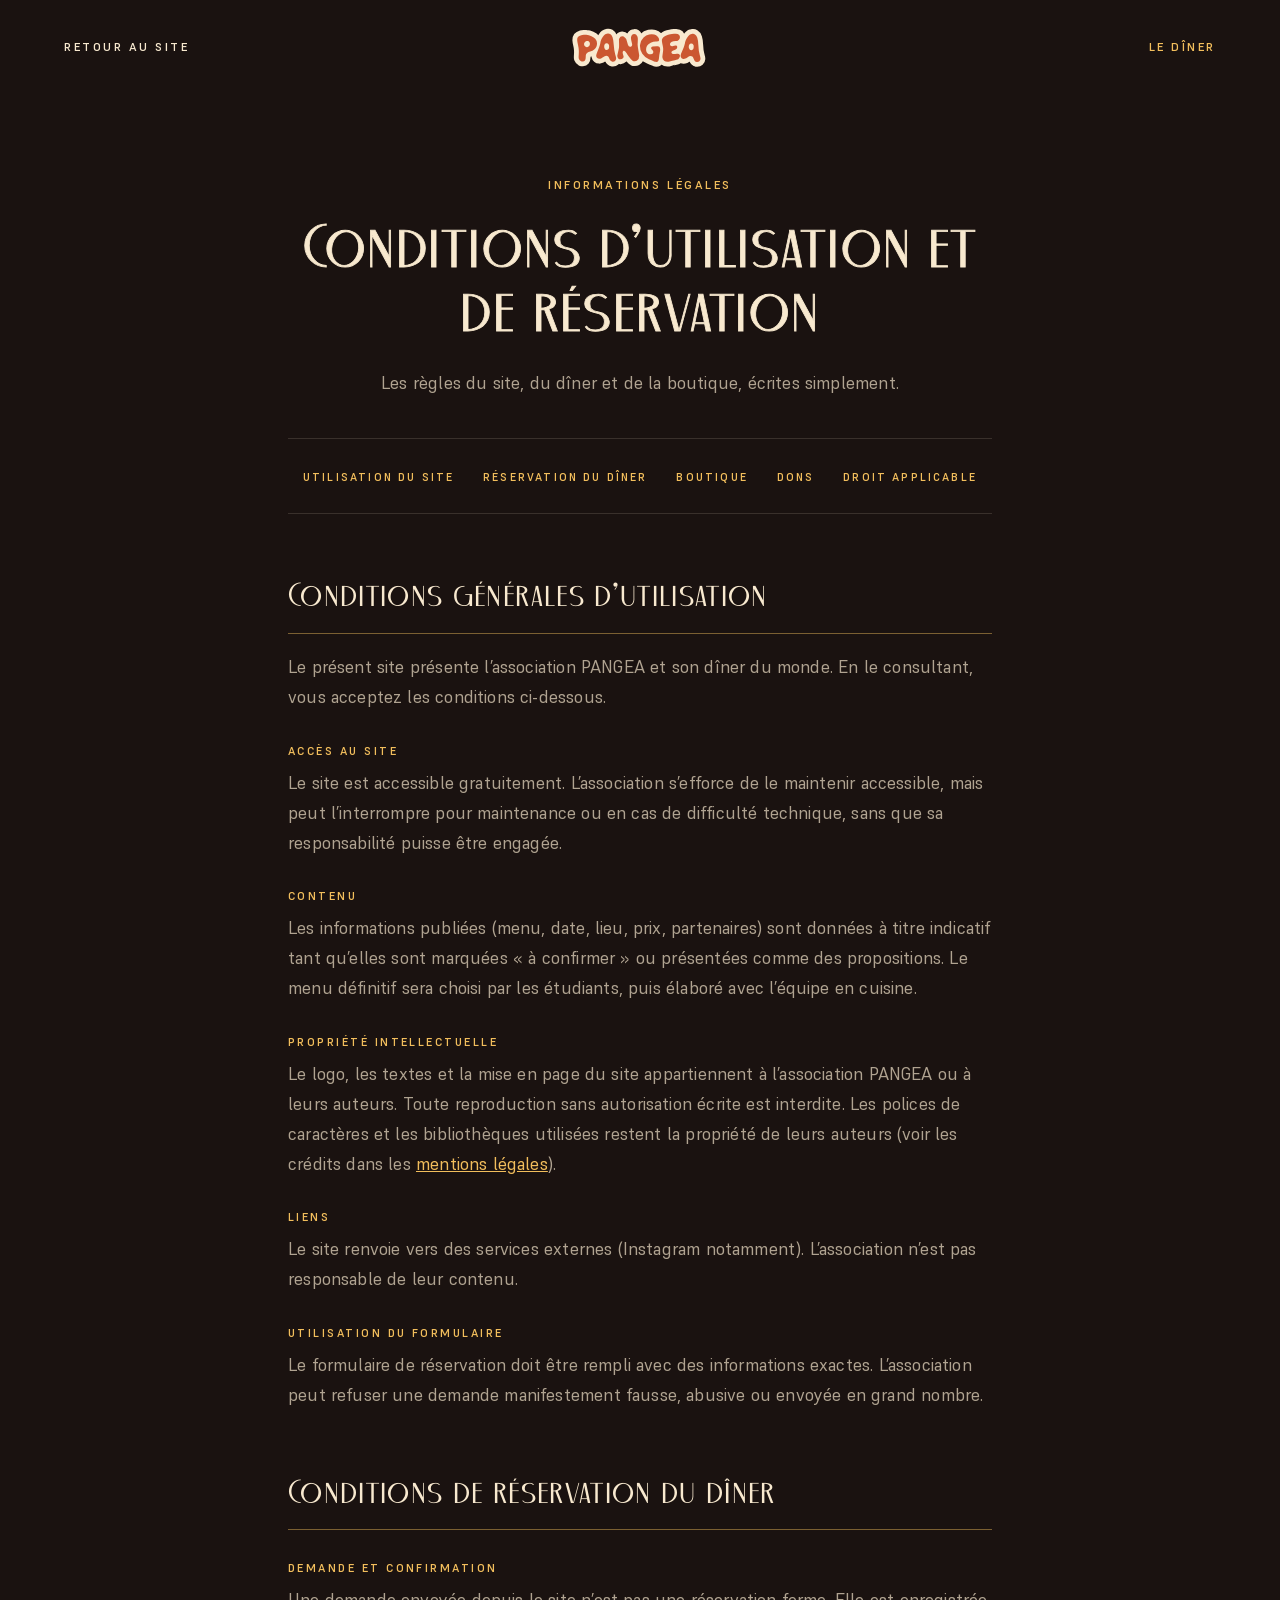
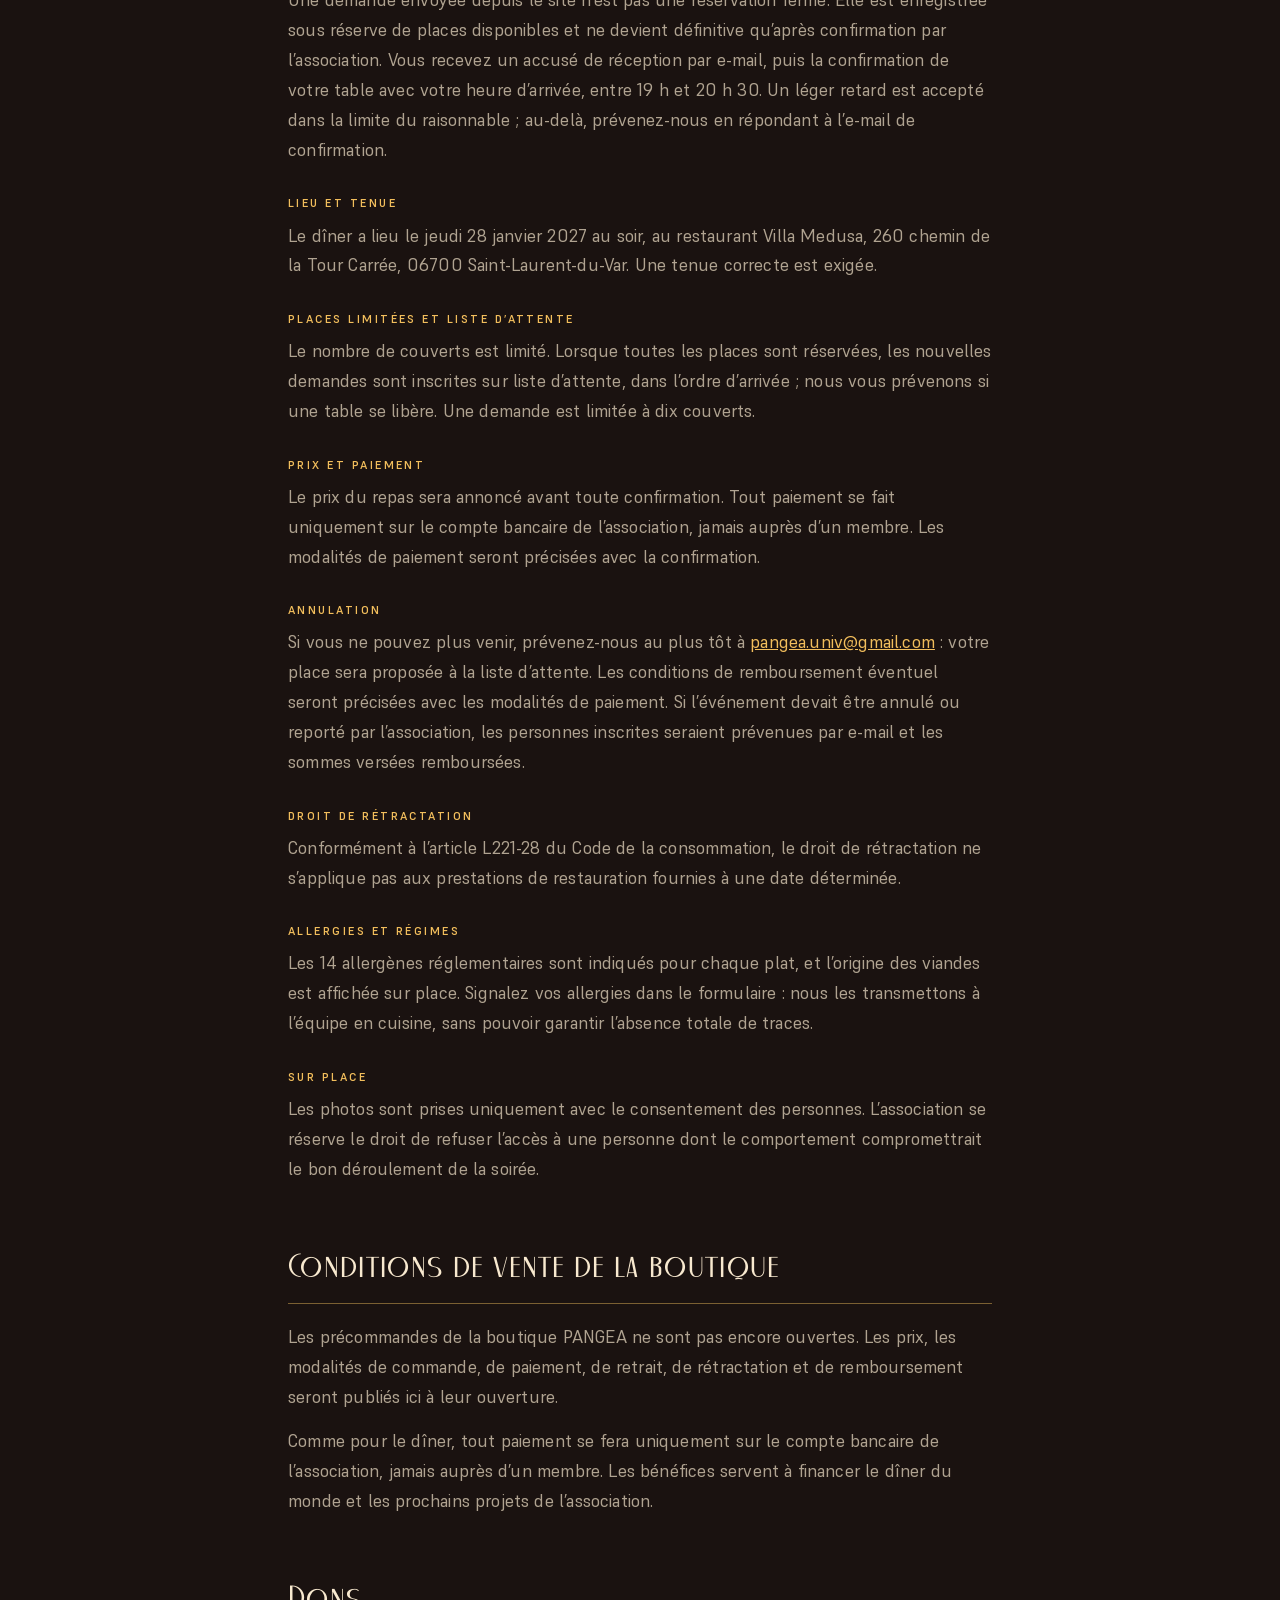
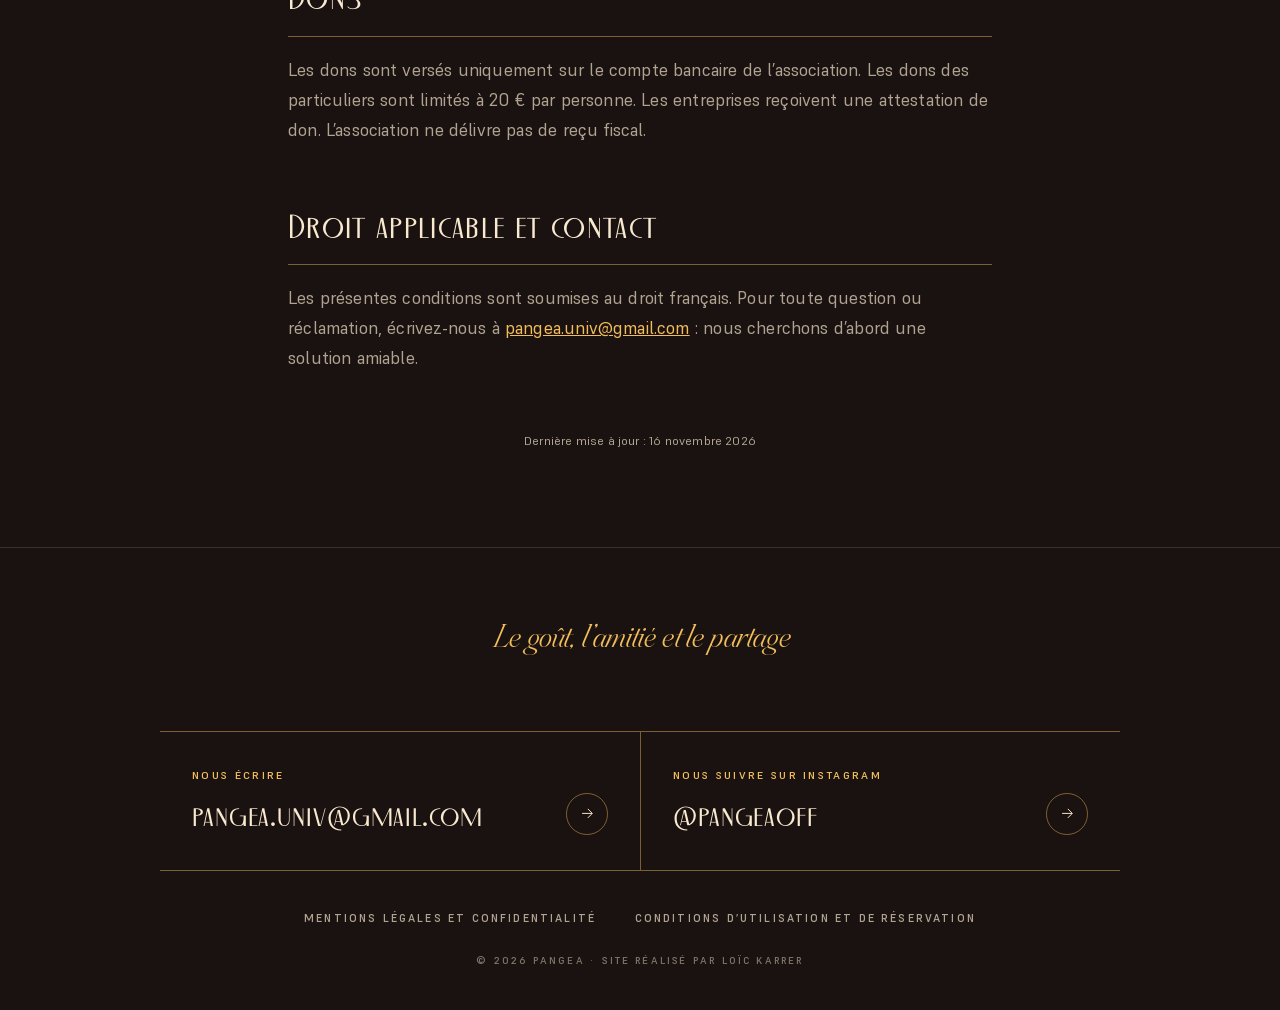
==== commit 0fe3d108: "Dîner du monde : Villa Medusa (Saint-Laurent-du-Var), jeudi 28 janvier 2027 Nouveau lieu et nouvelle" ====
--- a/conditions.html
+++ b/conditions.html
@@ -41,7 +41,9 @@
   <section class="legal-bloc" id="reservation" aria-labelledby="t-reservation">
     <h2 id="t-reservation">Conditions de réservation du dîner</h2>
     <h3>Demande et confirmation</h3>
-    <p>Une demande envoyée depuis le site n’est pas une réservation ferme. Elle est enregistrée sous réserve de places disponibles et ne devient définitive qu’après confirmation par l’association. Vous recevez un accusé de réception par e-mail, puis la confirmation de votre table.</p>
+    <p>Une demande envoyée depuis le site n’est pas une réservation ferme. Elle est enregistrée sous réserve de places disponibles et ne devient définitive qu’après confirmation par l’association. Vous recevez un accusé de réception par e-mail, puis la confirmation de votre table avec votre heure d’arrivée, entre 19 h et 20 h 30. Un léger retard est accepté dans la limite du raisonnable ; au-delà, prévenez-nous en répondant à l’e-mail de confirmation.</p>
+    <h3>Lieu et tenue</h3>
+    <p>Le dîner a lieu le jeudi 28 janvier 2027 au soir, au restaurant Villa Medusa, 260 chemin de la Tour Carrée, 06700 Saint-Laurent-du-Var. Une tenue correcte est exigée.</p>
     <h3>Places limitées et liste d’attente</h3>
     <p>Le nombre de couverts est limité. Lorsque toutes les places sont réservées, les nouvelles demandes sont inscrites sur liste d’attente, dans l’ordre d’arrivée&nbsp;; nous vous prévenons si une table se libère. Une demande est limitée à dix couverts.</p>
     <h3>Prix et paiement</h3>
--- a/assets/css/premium.css
+++ b/assets/css/premium.css
@@ -192,7 +192,7 @@
   font-size: 0.6em; letter-spacing: 0; margin-bottom: 0.02em;
   translate: -0.09em 0;
 }
-.ouverture-titre .ligne { display: block; overflow: hidden; padding: 0 0.25em 0.12em; margin: 0 -0.25em -0.12em; }
+.ouverture-titre .ligne { display: block; overflow: hidden; padding: 0.25em 0.25em 0.14em; margin: -0.25em -0.25em -0.14em; }
 .ouverture-titre .ligne > span { display: inline-block; }
 .filet-or { display: block; width: 4.5rem; height: 1px; background: var(--or); margin: 2.4rem auto; }
 .ouverture-chapo { color: var(--creme-doux); font-size: clamp(1.02rem, 1.3vw, 1.18rem); margin-bottom: 2.6rem; }
@@ -200,7 +200,7 @@
 
 /* Texte découpé par le script : chaque mot reste insécable, les lettres montent derrière un masque */
 .mot { display: inline-block; white-space: nowrap; }
-[data-lettres] .mot { overflow: hidden; padding: 0 0.22em 0.16em 0.12em; margin: 0 -0.22em -0.16em -0.12em; vertical-align: top; }
+[data-lettres] .mot { overflow: hidden; padding: 0.22em 0.22em 0.18em 0.12em; margin: -0.22em -0.22em -0.18em -0.12em; vertical-align: top; }
 .car { display: inline-block; will-change: transform; }
 
 /* Rideau d'ouverture (première visite) */
@@ -321,16 +321,18 @@
 .carton-jour, .carton-soir { font-size: 0.72rem; font-weight: 600; letter-spacing: 0.24em; text-transform: uppercase; color: var(--encre-doux); }
 .carton-quantieme { font-family: var(--chiffres); font-size: clamp(5.5rem, 13vw, 8rem); line-height: 1; margin: 0.2rem 0 0; }
 .carton-mois { font-family: var(--display); font-size: clamp(1.5rem, 3vw, 1.9rem); line-height: 1.1; letter-spacing: 0.06em; margin-bottom: 0.8rem; }
-.carton-infos { display: grid; grid-template-columns: repeat(3, 1fr); margin: 2.4rem 0 2.2rem; border-block: 1px solid var(--encre-trait); }
+.carton-infos { display: grid; grid-template-columns: repeat(2, 1fr); margin: 2.4rem 0 2.2rem; border-block: 1px solid var(--encre-trait); }
 .carton-infos div { padding: 1.3rem 0.5rem; }
-.carton-infos div + div { border-left: 1px solid var(--encre-trait); }
+.carton-infos div:nth-child(even) { border-left: 1px solid var(--encre-trait); }
+.carton-infos div:nth-child(n+3) { border-top: 1px solid var(--encre-trait); }
 .carton-infos dt { font-size: 0.64rem; color: var(--terracotta-texte); }
 .carton-infos dd { margin: 0.45rem 0 0; font-family: var(--display); font-size: 1.2rem; line-height: 1.2; letter-spacing: 0.04em; }
 .carton-texte { color: var(--encre-doux); max-width: 28rem; margin: 0 auto; }
 .carton-actions { display: flex; justify-content: center; align-items: center; flex-wrap: wrap; gap: 1.2rem 2.4rem; margin-top: 2.2rem; }
 @media (max-width: 560px) {
   .carton-infos { grid-template-columns: 1fr; }
-  .carton-infos div + div { border-left: 0; border-top: 1px solid var(--encre-trait); }
+  .carton-infos div:nth-child(n) { border-left: 0; }
+  .carton-infos div:nth-child(n+2) { border-top: 1px solid var(--encre-trait); }
 }
 
 /* ---------- Soutenir ---------- */
@@ -469,15 +471,15 @@
 .bouton--plein { background: var(--or); border-color: var(--or); color: var(--nuit); }
 .bouton--plein:hover { background: var(--creme); border-color: var(--creme); color: var(--nuit); }
 
-/* ---------- Le lycée Paul Augier ---------- */
-.augier { max-width: 52rem; margin: clamp(2.2rem, 5vw, 3.2rem) auto 0; padding: clamp(2rem, 4vw, 2.8rem) clamp(1.4rem, 4vw, 3rem);
+/* ---------- Le lieu du dîner ---------- */
+.lieu-bloc { max-width: 52rem; margin: clamp(2.2rem, 5vw, 3.2rem) auto 0; padding: clamp(2rem, 4vw, 2.8rem) clamp(1.4rem, 4vw, 3rem);
   text-align: center; border: 1px solid var(--or-trait); position: relative; }
-.augier::before, .augier::after { content: ""; position: absolute; width: 0.9rem; height: 0.9rem; border: 1px solid var(--or); }
-.augier::before { top: -1px; left: -1px; border-right: 0; border-bottom: 0; }
-.augier::after { bottom: -1px; right: -1px; border-left: 0; border-top: 0; }
-.augier-titre { font-family: var(--display); font-size: clamp(1.6rem, 3.2vw, 2.4rem); line-height: 1.2; letter-spacing: 0.03em; -webkit-text-stroke: var(--epaisseur) currentColor; }
-.augier-texte { margin-top: 1.2rem; color: var(--creme-doux); }
-.augier-statut { margin-top: 1.4rem; display: inline-flex; align-items: center; gap: 0.6rem; font-size: 0.66rem; font-weight: 600; letter-spacing: 0.22em; text-transform: uppercase; color: var(--or); }
+.lieu-bloc::before, .lieu-bloc::after { content: ""; position: absolute; width: 0.9rem; height: 0.9rem; border: 1px solid var(--or); }
+.lieu-bloc::before { top: -1px; left: -1px; border-right: 0; border-bottom: 0; }
+.lieu-bloc::after { bottom: -1px; right: -1px; border-left: 0; border-top: 0; }
+.lieu-bloc-titre { font-family: var(--display); font-size: clamp(1.6rem, 3.2vw, 2.4rem); line-height: 1.2; letter-spacing: 0.03em; -webkit-text-stroke: var(--epaisseur) currentColor; }
+.lieu-bloc-texte { margin-top: 1.2rem; color: var(--creme-doux); }
+.lieu-bloc-statut { margin-top: 1.4rem; display: inline-flex; align-items: center; gap: 0.6rem; font-size: 0.66rem; font-weight: 600; letter-spacing: 0.22em; text-transform: uppercase; color: var(--or); }
 .demarche .piliers { margin-top: clamp(2.6rem, 6vw, 3.8rem); }
 
 /* ---------- Demande de réservation ---------- */
@@ -601,7 +603,7 @@
   background: radial-gradient(closest-side, rgb(203 87 49 / 0.30), rgb(203 87 49 / 0.08) 65%, transparent); }
 /* Petites touches de rouge */
 .pilier h3::after { background: var(--terracotta); }
-.augier::before, .augier::after { border-color: var(--terracotta); }
+.lieu-bloc::before, .lieu-bloc::after { border-color: var(--terracotta); }
 .contact::before { background: var(--terracotta); }
 @media (hover: hover) {
   .contact:hover, .contact:hover .contact-libelle { color: var(--creme); }
@@ -666,3 +668,71 @@
 .ouverture-actions { align-items: center; gap: 1.6rem; }
 .photos-duo { align-items: start; }
 .photo--brigade .photo-cadre img { height: 108%; top: -4%; }
+
+/* ---------- Zones tactiles : au moins 44 px de haut sur écran tactile ---------- */
+@media (pointer: coarse), (max-width: 860px) {
+  .burger { min-height: 2.75rem; min-width: 2.75rem; }
+  .entete-reserver { min-height: 2.75rem; }
+  .lien-souligne, .pied-haut, .entete-retour { display: inline-flex; align-items: center; min-height: 2.75rem; }
+  .pied-legal a, .tiroir-contact a, .legal-sommaire a { display: inline-flex; align-items: center; min-height: 2.75rem; }
+  .pied-legal { gap: 0 2.4rem; }
+  .legal-sommaire ol { gap: 0 1.8rem; }
+}
+@media (max-width: 380px) {
+  .entete { gap: 0.6rem; padding-inline: 1rem; }
+  .entete-logo { width: 6.6rem; }
+  .entete-reserver { padding: 0.6rem 0.75rem; letter-spacing: 0.14em; font-size: 0.6rem; }
+}
+@media (max-width: 600px) {
+  .interlude-ligne { font-size: 11.5vw; }
+  .interlude-ligne--1 { font-size: 7.4vw; }
+}
+
+/* ---------- Page « Les cartes » : les imprimés du dîner ---------- */
+.cartes { max-width: 72rem; margin: 0 auto; padding: clamp(9rem, 16vw, 11rem) var(--gouttiere) clamp(4rem, 8vw, 6rem); }
+.cartes .titre-section { text-align: center; }
+.cartes-bloc { margin-top: clamp(3.5rem, 7vw, 5rem); text-align: center; scroll-margin-top: 7rem; }
+.cartes-titre { font-family: var(--signature); font-weight: 400; font-size: clamp(2.2rem, 5vw, 3.2rem); color: var(--or); line-height: 1.1; }
+.cartes-texte { margin: 0.8rem auto 0; max-width: 34rem; color: var(--creme-doux); }
+.cartes-duo, .cartes-trio { display: grid; gap: clamp(1rem, 3vw, 2rem); margin-top: clamp(1.8rem, 4vw, 2.6rem); }
+.cartes-duo { grid-template-columns: 1fr 1fr; max-width: 58rem; margin-inline: auto; }
+.cartes-trio { grid-template-columns: repeat(3, 1fr); }
+.cartes-page { display: block; overflow: hidden; box-shadow: 0 1.4rem 3rem rgb(0 0 0 / 0.45); outline-offset: 4px; }
+.cartes-page img { display: block; width: 100%; height: auto; transition: transform 0.9s var(--lent); }
+@media (hover: hover) { .cartes-page:hover img { transform: scale(1.025); } }
+.cartes-pdf { margin-top: 1.8rem; }
+.cartes-note { margin-top: 1rem; font-size: 0.78rem; color: var(--creme-doux); }
+.cartes-reserver { margin-top: clamp(3.5rem, 7vw, 5rem); text-align: center; }
+.carte-lien { margin-top: 1.6rem; text-align: center; }
+@media (max-width: 700px) {
+  .cartes-duo { grid-template-columns: 1fr; max-width: 26rem; }
+  .cartes-trio { grid-template-columns: 1fr; max-width: 26rem; margin-inline: auto; }
+}
+
+/* ---------- Page « Boutique » : World Dinner Club ---------- */
+.boutique { max-width: 76rem; margin: 0 auto; padding: clamp(9rem, 16vw, 11rem) var(--gouttiere) clamp(4rem, 8vw, 6rem); }
+.boutique-tete { text-align: center; }
+.boutique-titre { margin: 0.6rem 0 0; font-weight: 400; line-height: 1; }
+.boutique-signature { display: block; font-family: var(--signature); font-size: clamp(2.6rem, 7vw, 5rem); color: var(--or); }
+.boutique-voix { display: block; font-family: var(--display); font-size: clamp(5rem, 16vw, 11rem); letter-spacing: 0.04em; line-height: 0.9; -webkit-text-stroke: var(--epaisseur) currentColor; }
+.boutique-statut { display: inline-block; margin-top: 1.8rem; padding: 0.55rem 1.1rem; border: 1px solid var(--or-trait); font-size: 0.68rem; font-weight: 600; letter-spacing: 0.24em; text-transform: uppercase; color: var(--or); }
+.boutique-grille { display: grid; grid-template-columns: repeat(4, 1fr); gap: clamp(2.2rem, 4vw, 3rem) clamp(1rem, 2.4vw, 1.8rem); margin-top: clamp(3.5rem, 7vw, 5rem); }
+.produit-image { position: relative; overflow: hidden; border-radius: 3px; }
+.produit-image img { display: block; width: 100%; height: auto; transition: transform 1s var(--lent); }
+@media (hover: hover) { .produit:hover .produit-image img { transform: scale(1.04); } }
+.produit-num { position: absolute; top: 0.8rem; left: 0.9rem; font-family: var(--chiffres); font-size: 0.9rem; color: var(--creme); text-shadow: 0 1px 6px rgb(0 0 0 / 0.45); }
+.produit-texte { padding-top: 1.1rem; }
+.produit-nom { font-family: var(--display); font-weight: 400; font-size: 1.35rem; letter-spacing: 0.03em; line-height: 1.1; -webkit-text-stroke: var(--epaisseur) currentColor; }
+.produit-desc { margin-top: 0.5rem; font-size: 0.86rem; line-height: 1.6; color: var(--creme-doux); }
+.produit-coloris { list-style: none; display: flex; flex-wrap: wrap; gap: 0.4rem 1rem; margin: 0.8rem 0 0; padding: 0; font-size: 0.7rem; font-weight: 600; letter-spacing: 0.16em; text-transform: uppercase; color: var(--creme-doux); }
+.produit-coloris li { display: inline-flex; align-items: center; gap: 0.45rem; }
+.pastille { width: 0.85rem; height: 0.85rem; border-radius: 50%; background: var(--c); box-shadow: 0 0 0 1px var(--creme-trait); }
+.boutique-prevenir { margin-top: clamp(4.5rem, 9vw, 6.5rem); padding-top: clamp(3rem, 6vw, 4rem); border-top: 1px solid var(--creme-trait); text-align: center; }
+.boutique-actions { display: flex; flex-wrap: wrap; justify-content: center; align-items: center; gap: 1.2rem 2.2rem; margin-top: 2rem; }
+@media (max-width: 1000px) { .boutique-grille { grid-template-columns: repeat(2, 1fr); } }
+@media (max-width: 420px) { .boutique-grille { grid-template-columns: 1fr; max-width: 24rem; margin-inline: auto; } }
+
+.boutique-bientot { max-width: 40rem; margin: clamp(3.5rem, 7vw, 5rem) auto 0; padding: clamp(2.6rem, 6vw, 4rem) clamp(1.4rem, 4vw, 3rem); text-align: center; border: 1px solid var(--or-trait); outline: 1px solid var(--creme-trait); outline-offset: -0.6rem; }
+.boutique-numero { font-family: var(--chiffres); font-size: 2.4rem; color: var(--terracotta); line-height: 1; }
+.boutique-bientot-titre { margin-top: 1rem; font-family: var(--display); font-weight: 400; font-size: clamp(1.6rem, 4vw, 2.3rem); letter-spacing: 0.03em; line-height: 1.15; -webkit-text-stroke: var(--epaisseur) currentColor; }
+.boutique-bientot-texte { margin-top: 1rem; color: var(--creme-doux); }
